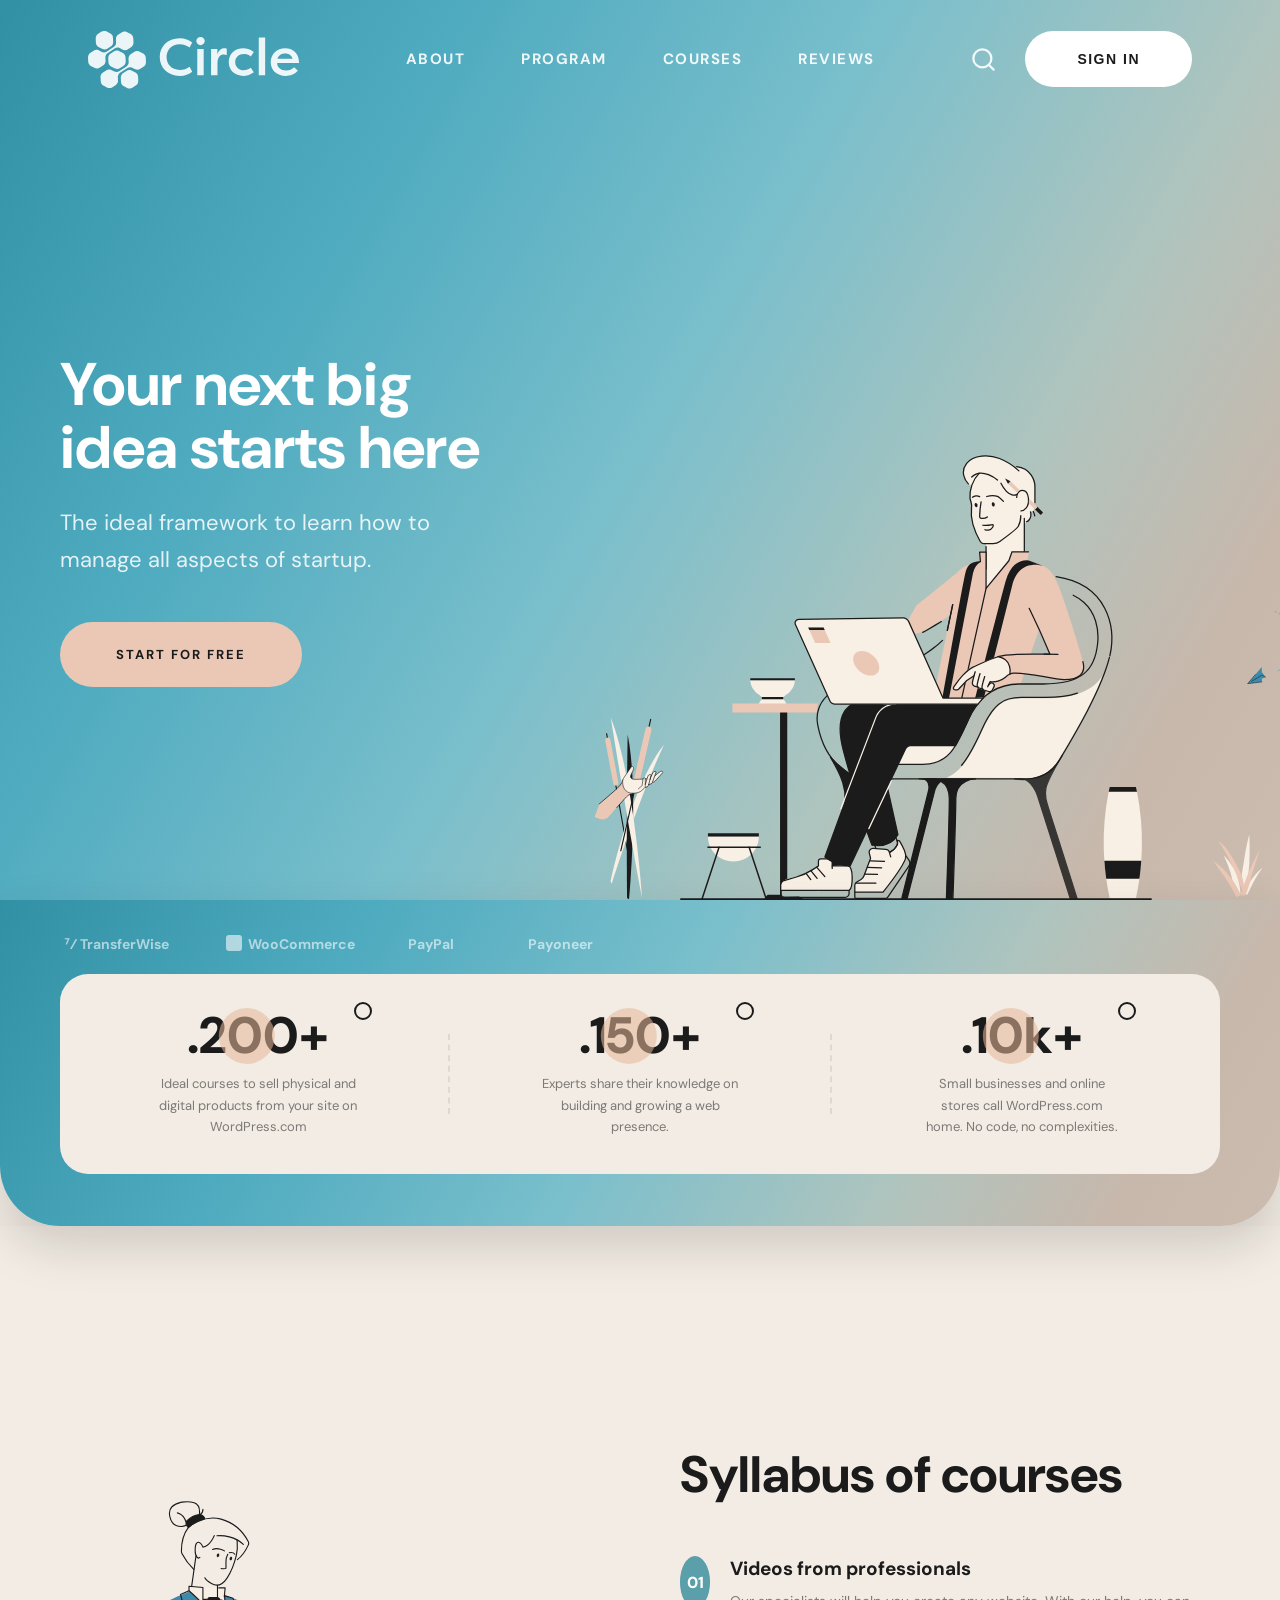
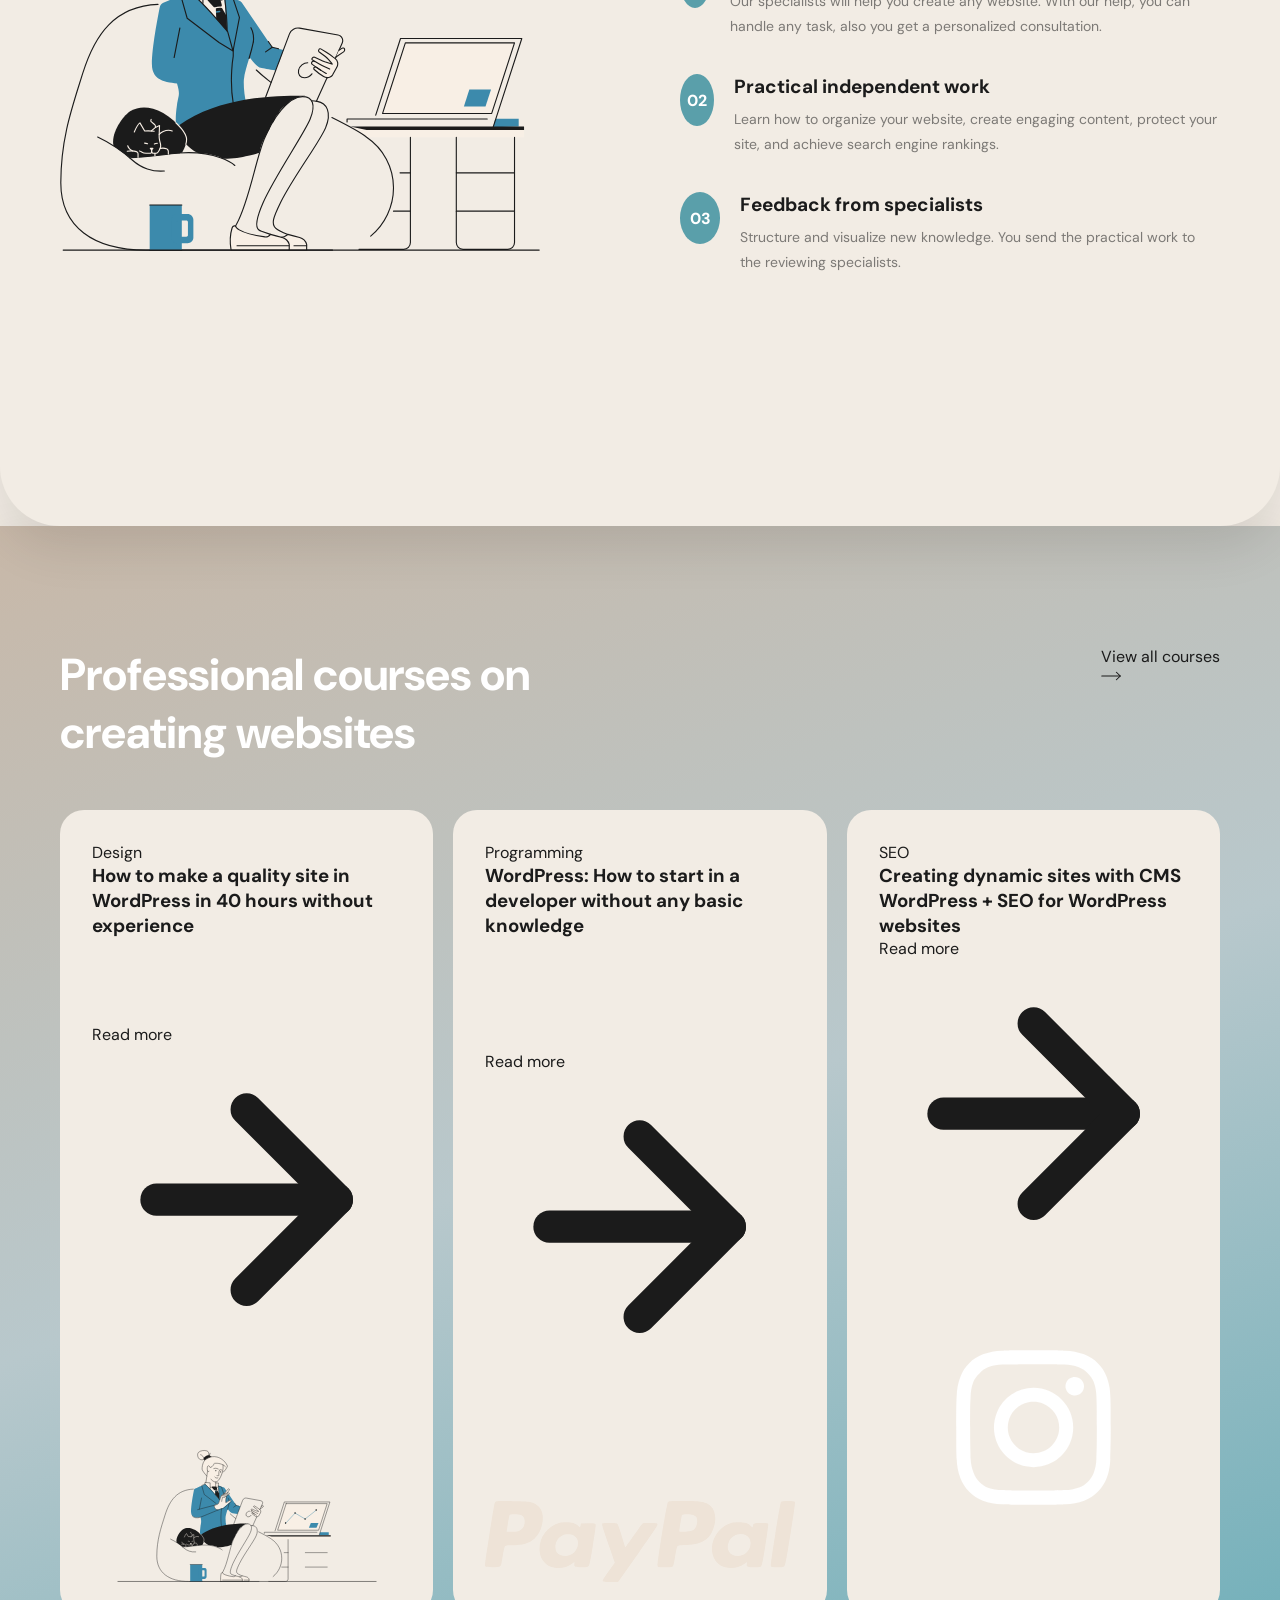
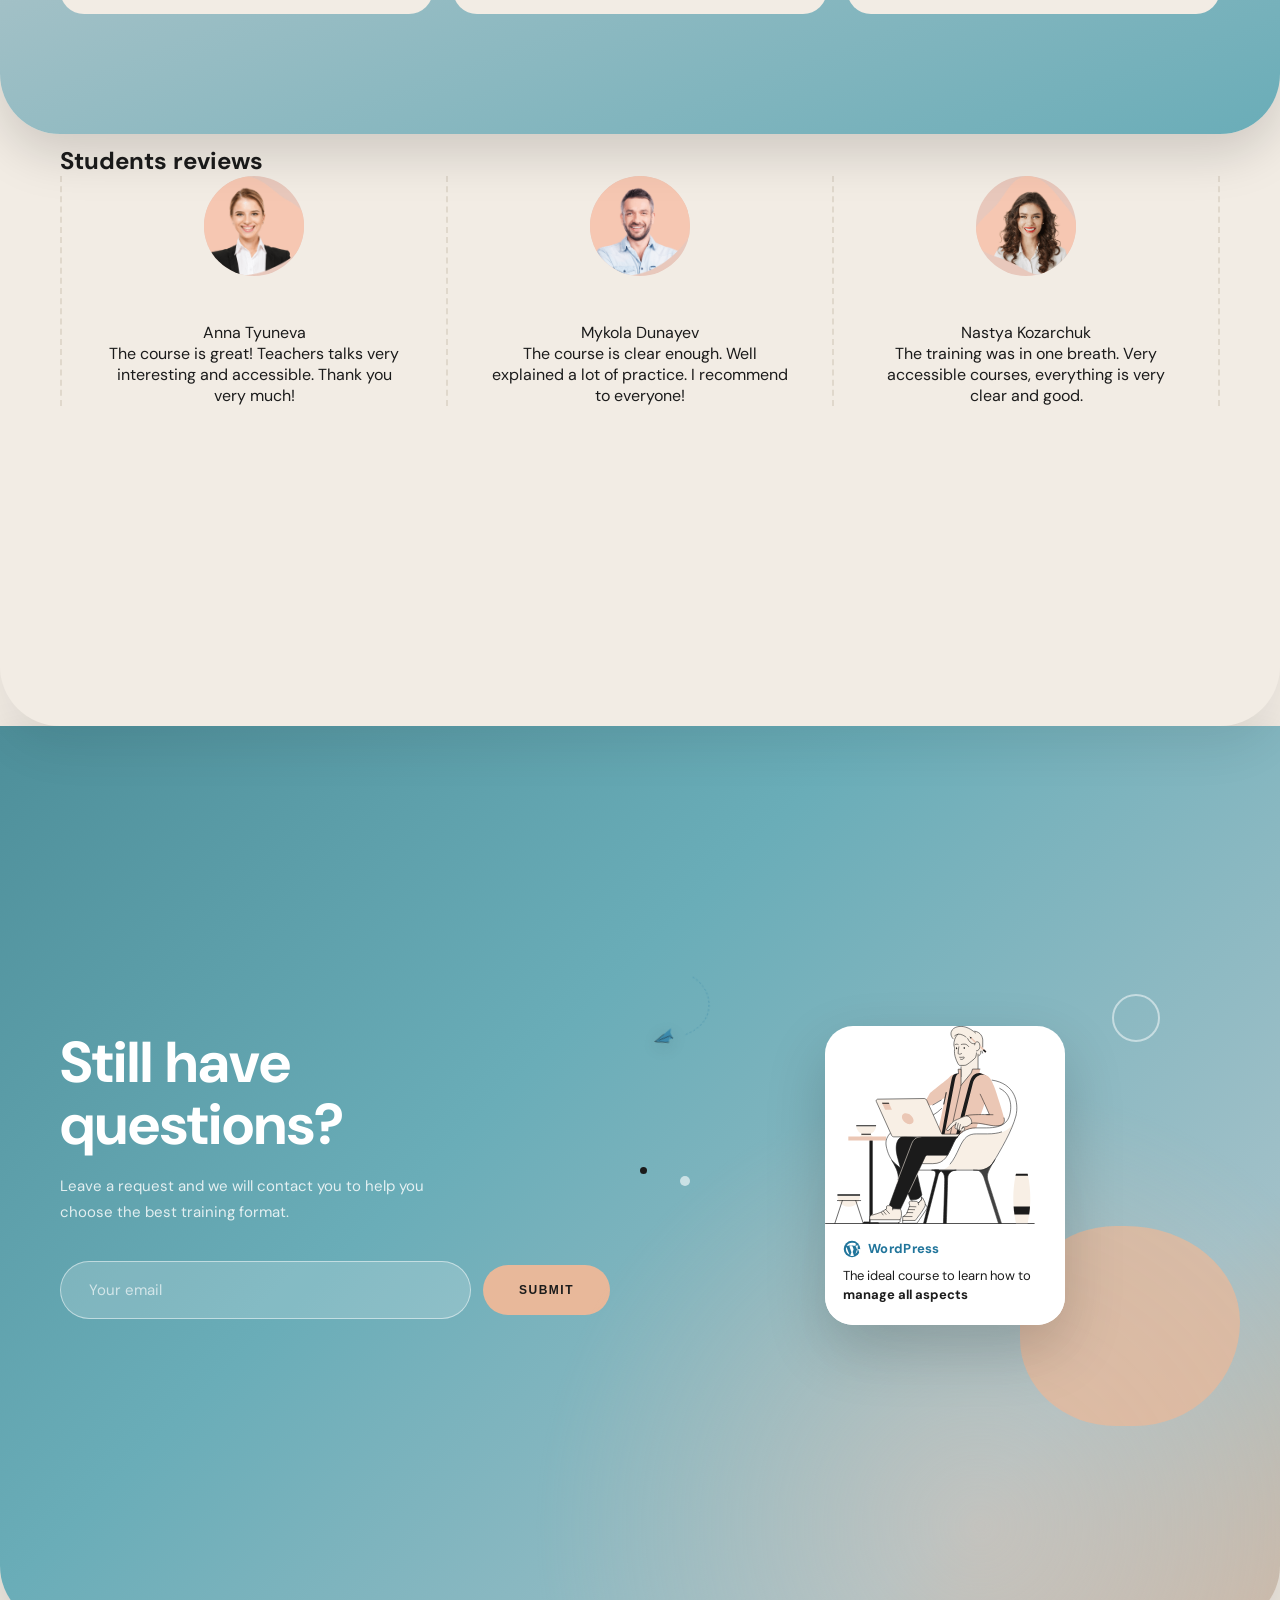
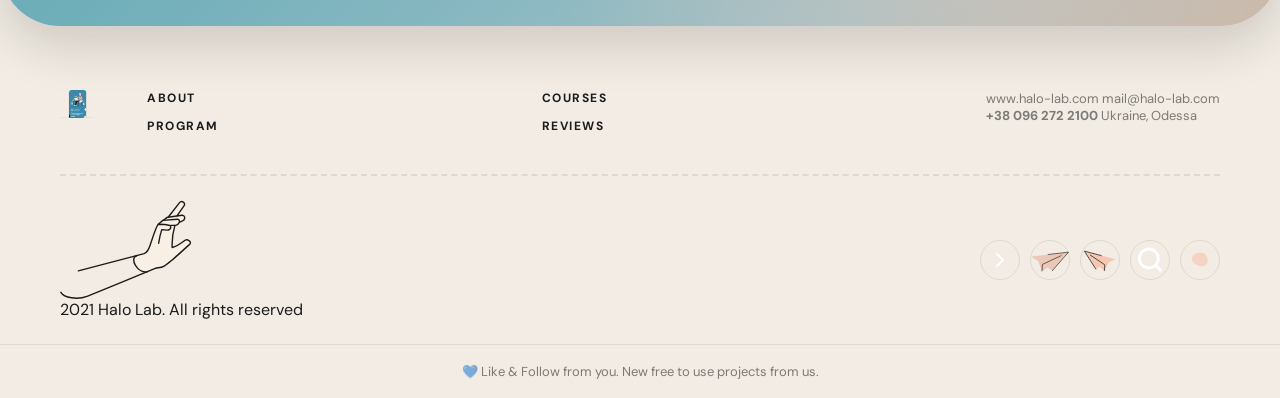
==== aureum/index.html @ f8860b40 "Adiciona pasta aureum ao repositório principal" ====
﻿<!DOCTYPE html>
<html lang="en">
<head>
  <meta charset="UTF-8">
  <meta name="viewport" content="width=device-width, initial-scale=1.0">
  <title>Circle Website</title>
  <meta name="description" content="Circle — The ideal platform to learn design, programming and SEO. Start for free.">
  <link rel="preconnect" href="https://fonts.googleapis.com">
  <link rel="preconnect" href="https://fonts.gstatic.com" crossorigin>
  <link href="https://fonts.googleapis.com/css2?family=DM+Sans:wght@400;500;700&display=swap" rel="stylesheet">
  <link rel="stylesheet" href="style.css">
</head>
<body>

<!-- ══════════════════════════════════════
  NAVBAR
══════════════════════════════════════ -->
<nav class="navbar" id="navbar">
  <div class="wrap">
    <a href="#hero" class="nav-logo">
      <img src="assets/images/logo-circle.svg" alt="Circle">
    </a>

    <div class="nav-links">
      <a href="#about"   class="nav-link">About</a>
      <a href="#program" class="nav-link">Program</a>
      <a href="#courses" class="nav-link">Courses</a>
      <a href="#reviews" class="nav-link">Reviews</a>
    </div>

    <div class="nav-actions">
      <button class="nav-search" aria-label="Search">
        <svg viewBox="0 0 24 24" fill="none" stroke-width="2" stroke-linecap="round" stroke-linejoin="round">
          <circle cx="11" cy="11" r="8"/><line x1="21" y1="21" x2="16.65" y2="16.65"/>
        </svg>
      </button>
      <button class="nav-btn" data-modal="open"><span>Sign In</span></button>
    </div>

    <button class="nav-ham" id="navHam" aria-label="Menu">
      <span></span><span></span><span></span>
    </button>
  </div>

  <div class="nav-mobile" id="navMobile">
    <a href="#about"   class="nav-link">About</a>
    <a href="#program" class="nav-link">Program</a>
    <a href="#courses" class="nav-link">Courses</a>
    <a href="#reviews" class="nav-link">Reviews</a>
  </div>
</nav>

<main id="main">

<!-- ══════════════════════════════════════
  HERO
══════════════════════════════════════ -->
<div class="s-wrap">
  <section class="hero" id="hero">
    <div class="wrap">
      <div class="hero-left">
        <h1 class="hero-title">Your next big<br>idea starts here</h1>
        <p class="hero-sub">The ideal framework to learn how to<br>manage all aspects of startup.</p>
        <a href="#" class="hero-btn" data-modal="open"><span>Start for free</span></a>
      </div>

      <div class="hero-right">
        <div class="hero-illus">
          <img src="assets/images/hero-person.svg"
               alt="Person with laptop" class="hero-illus-main">
          <img src="assets/images/hero-arm.svg"
               alt="" aria-hidden="true" class="hero-illus-ball">
          <img src="assets/images/hero-plane.svg"
               alt="" aria-hidden="true" class="hero-illus-plane">
          <img src="assets/images/hero-plant1.svg"
               alt="" aria-hidden="true" class="hero-illus-plant1">
          <img src="assets/images/hero-plant2.svg"
               alt="" aria-hidden="true" class="hero-illus-plant2">
        </div>
      </div>
    </div>
  </section>
</div>

<!-- Partners + Stats (outside s-wrap to avoid 100vh clip) -->
<div class="hero-bottom">
  <!-- Logos strip -->
  <div class="hero-partners">
    <span class="hero-partner-logo">
      <svg width="110" height="22" viewBox="0 0 110 22" fill="none" xmlns="http://www.w3.org/2000/svg" aria-label="TransferWise">
        <text x="0" y="17" font-family="'DM Sans',sans-serif" font-size="14" font-weight="700" fill="rgba(255,255,255,0.75)">⁷⁄ TransferWise</text>
      </svg>
    </span>
    <span class="hero-partner-logo">
      <svg width="130" height="22" viewBox="0 0 130 22" fill="none" xmlns="http://www.w3.org/2000/svg" aria-label="WooCommerce">
        <rect x="0" y="3" width="16" height="16" rx="3" fill="rgba(255,255,255,0.75)"/>
        <text x="22" y="17" font-family="'DM Sans',sans-serif" font-size="14" font-weight="700" fill="rgba(255,255,255,0.75)">WooCommerce</text>
      </svg>
    </span>
    <span class="hero-partner-logo">
      <svg width="68" height="22" viewBox="0 0 68 22" fill="none" xmlns="http://www.w3.org/2000/svg" aria-label="PayPal">
        <text x="0" y="17" font-family="'DM Sans',sans-serif" font-size="14" font-weight="700" fill="rgba(255,255,255,0.75)">PayPal</text>
      </svg>
    </span>
    <span class="hero-partner-logo">
      <svg width="90" height="22" viewBox="0 0 90 22" fill="none" xmlns="http://www.w3.org/2000/svg" aria-label="Payoneer">
        <text x="0" y="17" font-family="'DM Sans',sans-serif" font-size="14" font-weight="700" fill="rgba(255,255,255,0.75)">Pay<tspan font-style="italic">o</tspan>neer</text>
      </svg>
    </span>
  </div>

  <!-- Stats card -->
  <div class="hero-stats-card">
    <div class="hero-stat">
      <div class="hero-stat-number">
        <span class="hero-stat-blob"></span>
        <span class="hero-stat-ring"></span>
        .200+
      </div>
      <p class="hero-stat-desc">Ideal courses to sell physical and digital products from your site on WordPress.com</p>
    </div>
    <div class="hero-stat-divider"></div>
    <div class="hero-stat">
      <div class="hero-stat-number">
        <span class="hero-stat-blob"></span>
        <span class="hero-stat-ring"></span>
        .150+
      </div>
      <p class="hero-stat-desc">Experts share their knowledge on building and growing a web presence.</p>
    </div>
    <div class="hero-stat-divider"></div>
    <div class="hero-stat">
      <div class="hero-stat-number">
        <span class="hero-stat-blob"></span>
        <span class="hero-stat-ring"></span>
        .10k+
      </div>
      <p class="hero-stat-desc">Small businesses and online stores call WordPress.com home. No code, no complexities.</p>
    </div>
  </div>
</div>

<!-- ══════════════════════════════════════
  SYLLABUS OF COURSES (How it works)
══════════════════════════════════════ -->
<div class="s-wrap">
  <section class="syllabus" id="program">
    <div class="wrap">
      <!-- Left: illustration -->
      <div class="syllabus-img-wrap reveal">
        <img src="assets/images/modal-illustration.svg"
             alt="Student with laptop and cat" class="syllabus-img">
      </div>

      <!-- Right: steps -->
      <div class="syllabus-right">
        <h2 class="reveal">Syllabus of courses</h2>
        <ul class="syllabus-list">
          <li class="syl-item reveal d1">
            <div class="syl-num">01</div>
            <div class="syl-text">
              <h3>Videos from professionals</h3>
              <p>Our specialists will help you create any website. With our help, you can handle any task, also you get a personalized consultation.</p>
            </div>
          </li>
          <li class="syl-item reveal d2">
            <div class="syl-num">02</div>
            <div class="syl-text">
              <h3>Practical independent work</h3>
              <p>Learn how to organize your website, create engaging content, protect your site, and achieve search engine rankings.</p>
            </div>
          </li>
          <li class="syl-item reveal d3">
            <div class="syl-num">03</div>
            <div class="syl-text">
              <h3>Feedback from specialists</h3>
              <p>Structure and visualize new knowledge. You send the practical work to the reviewing specialists.</p>
            </div>
          </li>
        </ul>
      </div>
    </div>
  </section>
</div>

<!-- ══════════════════════════════════════
  COURSES
══════════════════════════════════════ -->
<div class="s-wrap">
  <section class="courses" id="courses">
    <div class="wrap">
      <div class="courses-hd sr">
        <div>
          <h2>Professional courses on<br>creating websites</h2>
        </div>
        <a href="#" class="courses-more">
          View all courses
          <img src="assets/icons/arrow-right.svg" alt="" aria-hidden="true" style="width:20px">
        </a>
      </div>

      <div class="courses-grid">
        <article class="course-card reveal d1">
          <div>
            <p class="course-type">Design</p>
            <h3>How to make a quality site in WordPress in 40 hours without experience</h3>
          </div>
          <div>
            <a href="#" class="course-link">
              Read more
              <svg viewBox="0 0 24 24" fill="none" stroke="currentColor" stroke-width="2.5" stroke-linecap="round" stroke-linejoin="round">
                <line x1="5" y1="12" x2="19" y2="12"/><polyline points="12 5 19 12 12 19"/>
              </svg>
            </a>
          </div>
          <img src="assets/images/course-design.svg"
               alt="" aria-hidden="true" class="course-illus">
        </article>

        <article class="course-card reveal d2">
          <div>
            <p class="course-type">Programming</p>
            <h3>WordPress: How to start in a developer without any basic knowledge</h3>
          </div>
          <div>
            <a href="#" class="course-link">
              Read more
              <svg viewBox="0 0 24 24" fill="none" stroke="currentColor" stroke-width="2.5" stroke-linecap="round" stroke-linejoin="round">
                <line x1="5" y1="12" x2="19" y2="12"/><polyline points="12 5 19 12 12 19"/>
              </svg>
            </a>
          </div>
          <img src="assets/images/course-programming.svg"
               alt="" aria-hidden="true" class="course-illus">
        </article>

        <article class="course-card reveal d3">
          <div>
            <p class="course-type">SEO</p>
            <h3>Creating dynamic sites with CMS WordPress + SEO for WordPress websites</h3>
          </div>
          <div>
            <a href="#" class="course-link">
              Read more
              <svg viewBox="0 0 24 24" fill="none" stroke="currentColor" stroke-width="2.5" stroke-linecap="round" stroke-linejoin="round">
                <line x1="5" y1="12" x2="19" y2="12"/><polyline points="12 5 19 12 12 19"/>
              </svg>
            </a>
          </div>
          <img src="assets/images/course-seo.svg"
               alt="" aria-hidden="true" class="course-illus">
        </article>
      </div>
    </div>
  </section>
</div>

<!-- ══════════════════════════════════════
  STUDENTS REVIEWS
══════════════════════════════════════ -->
<div class="s-wrap">
<section class="reviews" id="reviews">
  <div class="wrap">
    <h2 class="reveal">Students reviews</h2>
    <div class="reviews-grid">

      <!-- Review 1 -->
      <div class="review-col reveal d1">
        <div class="review-ava-wrap">
          <div class="review-ava-blob">
            <img src="assets/images/avatar-anna.png" alt="Anna Tyuneva">
          </div>
          <!-- decorative dots -->
          <div class="review-ring" style="width:18px;height:18px;top:-6px;right:4px;"></div>
          <div class="review-dot review-dot-sm" style="bottom:-4px;left:8px;"></div>
        </div>
        <p class="review-name">Anna Tyuneva</p>
        <p class="review-text">The course is great! Teachers talks very interesting and accessible. Thank you very much!</p>
      </div>

      <!-- Review 2 -->
      <div class="review-col reveal d2">
        <div class="review-ava-wrap">
          <div class="review-ava-blob">
            <img src="assets/images/avatar-mykola.png" alt="Mykola Dunayev">
          </div>
          <div class="review-ring" style="width:18px;height:18px;top:-6px;right:4px;"></div>
          <div class="review-dot review-dot-sm" style="bottom:-4px;left:8px;"></div>
        </div>
        <p class="review-name">Mykola Dunayev</p>
        <p class="review-text">The course is clear enough. Well explained a lot of practice. I recommend to everyone!</p>
      </div>

      <!-- Review 3 -->
      <div class="review-col reveal d3">
        <div class="review-ava-wrap">
          <div class="review-ava-blob">
            <img src="assets/images/avatar-nastya.png" alt="Nastya Kozarchuk">
          </div>
          <div class="review-ring" style="width:18px;height:18px;top:-6px;right:4px;"></div>
          <div class="review-dot review-dot-sm" style="bottom:-4px;left:8px;"></div>
        </div>
        <p class="review-name">Nastya Kozarchuk</p>
        <p class="review-text">The training was in one breath. Very accessible courses, everything is very clear and good.</p>
      </div>

    </div>
  </div>
</section>
</div>

<!-- ══════════════════════════════════════
  STILL HAVE QUESTIONS (FAQ)
══════════════════════════════════════ -->
<div class="s-wrap">
<section class="faq" id="about">
  <!-- decorative background blob -->
  <div class="faq-bg-blob"></div>

  <div class="wrap faq-wrap">
    <!-- LEFT: text + form -->
    <div class="faq-left reveal">
      <h2>Still have<br>questions?</h2>
      <p>Leave a request and we will contact you to help you choose the best training format.</p>
      <form class="faq-form" data-form="faq" novalidate>
        <input class="faq-input" type="email" name="email"
               placeholder="Your email" required aria-label="Email address">
        <button class="faq-btn" type="submit">Submit</button>
      </form>
    </div>

    <!-- RIGHT: phone mockup card + decorative elements -->
    <div class="faq-right reveal d2">
      <!-- decorative floating elements -->
      <img src="assets/images/hero-plane.svg"
           alt="" aria-hidden="true" class="faq-deco faq-deco-plane">
      <div class="faq-deco faq-deco-circle-lg"></div>
      <div class="faq-deco faq-deco-circle-sm"></div>
      <div class="faq-deco faq-deco-dot"></div>
      <div class="faq-deco faq-deco-blob-pink"></div>

      <!-- phone card -->
      <div class="faq-phone-card">
        <img src="assets/images/hero-person.svg"
             alt="Person working on laptop" class="faq-phone-illus">
        <div class="faq-phone-footer">
          <div class="faq-phone-wp">
            <svg viewBox="0 0 24 24" fill="none" xmlns="http://www.w3.org/2000/svg" width="18" height="18">
              <circle cx="12" cy="12" r="11" fill="#21759b"/>
              <path d="M2.5 12C2.5 6.75 6.75 2.5 12 2.5S21.5 6.75 21.5 12 17.25 21.5 12 21.5 2.5 17.25 2.5 12z" fill="#21759b"/>
              <path d="M3.8 12c0 3.4 1.98 6.35 4.86 7.82L4.62 9.3C4.08 10.12 3.8 11.03 3.8 12zm14.3-0.43c0-1.06-.38-1.8-.71-2.37-.43-.7-.84-1.3-.84-2 0-.78.6-1.51 1.44-1.51-.04 0 .03 0 .07.01A8.2 8.2 0 0 0 12 3.8c-2.98 0-5.6 1.53-7.13 3.84.2.01.39.01.55.01 1.89 0 4.2-.23 4.2-.23.55 0 .62.77.08.83 0 0-.56.07-1.18.1l3.5 10.4 2.1-6.3-1.5-4.1c-.54-.03-1.06-.1-1.06-.1-.55-.03-.49-.84.06-.83 0 0 2.34.23 4.14.23 1.89 0 4.2-.23 4.2-.23.55 0 .62.77.08.83 0 0-.57.07-1.18.1l3.46 10.3.96-3.2c.41-1.32.65-2.27.65-3.07zm-5.6 1.17l-2.87 8.35a8.2 8.2 0 0 0 5.02-.13l-.06-.1-2.09-6.12zm7.1-4.66a6.1 6.1 0 0 1 .05.82c0 .8-.15 1.71-.6 2.84l-2.4 6.94A8.21 8.21 0 0 0 19.6 12c0-1.4-.35-2.72-.97-3.87l-.03-.05z" fill="#fff"/>
            </svg>
            <span>WordPress</span>
          </div>
          <p class="faq-phone-caption">The ideal course to learn how to <strong>manage all aspects</strong></p>
        </div>
      </div>
    </div>
  </div>
</section>
</div>


</main>

<!-- ══════════════════════════════════════
  FOOTER
══════════════════════════════════════ -->
<footer class="footer">
  <div class="wrap">
    <div class="footer-top">
      <!-- Logo -->
      <div class="footer-logo">
        <img src="assets/images/footer-logo.svg" alt="Circle">
      </div>

      <!-- Dashed divider -->
      <div class="footer-divider"></div>

      <!-- Nav links -->
      <div class="footer-links">
        <a href="#about"   class="footer-link">About</a>
        <a href="#courses" class="footer-link">Courses</a>
        <a href="#program" class="footer-link">Program</a>
        <a href="#reviews" class="footer-link">Reviews</a>
      </div>

      <!-- Dashed divider -->
      <div class="footer-divider"></div>

      <!-- Contact -->
      <div class="footer-contact">
        <a href="http://www.halo-lab.com">www.halo-lab.com</a>
        <a href="mailto:mail@halo-lab.com">mail@halo-lab.com</a>
        <p class="footer-addr">
          <strong>+38 096 272 2100</strong>
          Ukraine, Odessa
        </p>
      </div>
    </div>

    <div class="footer-bottom">
      <div class="footer-copy">
        <img src="assets/images/logo-dark.svg"
             alt="Halo Lab" class="footer-copy-logo">
        <span class="footer-copy-txt">2021 Halo Lab. All rights reserved</span>
      </div>

      <div class="footer-social">
        <a href="#" class="footer-soc" aria-label="Facebook">
          <img src="assets/icons/social-instagram.svg" alt="Facebook">
        </a>
        <a href="#" class="footer-soc" aria-label="Behance">
          <img src="assets/icons/social-twitter.svg" alt="Behance">
        </a>
        <a href="#" class="footer-soc" aria-label="LinkedIn">
          <img src="assets/icons/social-facebook.svg" alt="LinkedIn">
        </a>
        <a href="#" class="footer-soc" aria-label="Instagram">
          <img src="assets/icons/social-linkedin.svg" alt="Instagram">
        </a>
        <a href="#" class="footer-soc" aria-label="Dribbble">
          <img src="assets/icons/social-youtube.svg" alt="Dribbble">
        </a>
      </div>
    </div>
  </div>

  <div class="footer-tagline">
    <div class="wrap">
      💙 <a href="#">Like</a> &amp; <a href="#">Follow</a> from you. New free to use projects from us.
    </div>
  </div>
</footer>

<!-- ══════════════════════════════════════
  MODAL
══════════════════════════════════════ -->
<div class="modal-bg" id="modalBg" role="dialog" aria-modal="true" aria-label="Newsletter Subscription">
  <div class="modal">
    <button class="modal-close" data-modal="close" aria-label="Close">✕</button>
    
    <div class="modal-top">
      <img src="assets/images/modal-illustration.svg" alt="" class="modal-illus">
    </div>

    <div class="modal-body">
      <div class="modal-content-grid">
        <div class="modal-title-col">
          <h3>Subscribe to our<br>newsletter</h3>
        </div>
        <div class="modal-text-col">
          <p>Get weekly updates on the newest cloneable websites right in your mailbox.</p>
        </div>
      </div>

      <form class="modal-form" data-form="modal" novalidate>
        <div class="modal-input-group">
          <input class="modal-input" type="email" name="email"
                 placeholder="Your email" required id="modalEmail">
          <button class="modal-submit" type="submit" aria-label="Submit">
            <svg viewBox="0 0 24 24" fill="none" stroke="currentColor" stroke-width="3" stroke-linecap="round" stroke-linejoin="round">
              <polyline points="9 18 15 12 9 6"/>
            </svg>
          </button>
        </div>
      </form>
    </div>
  </div>
</div>

<div class="toast" id="toast" role="status"></div>

<script src="main.js" defer></script>
</body>
</html>
---- aureum/style.css ----
/* ─── RESET ─────────────────────────────────────────────── */
*, *::before, *::after { box-sizing: border-box; margin: 0; padding: 0; }
html { font-size: 16px; }
body { font-family: 'DM Sans', 'Inter', sans-serif; color: #1b1b1b; background: var(--cream); overflow-x: hidden; }
main { display: block; position: relative; }
.s-wrap { height: 100vh; position: relative; }
.s-wrap:nth-child(1) { z-index: 5; }
.s-wrap:nth-child(2) { z-index: 4; }
.s-wrap:nth-child(3) { z-index: 3; }
.s-wrap:nth-child(4) { z-index: 2; }
.s-wrap:nth-child(5) { z-index: 1; }

img { display: block; max-width: 100%; }
a { text-decoration: none; color: inherit; }
ul { list-style: none; }

/* ─── TOKENS ─────────────────────────────────────────────── */
:root {
  --teal:      #5a9faa;
  --teal-dk:   #3d7d8a;
  --beige:     #e8b89a;
  --cream:     #f2ece4;
  --cream-mid: #e0d8cc;
  --dark:      #1b1b1b;
  --muted:     rgba(27,27,27,0.55);
  --r24:       24px;
  --r100:      100px;
  --ease:      cubic-bezier(0.4, 0, 0.2, 1);
}

.wrap { width:100%; max-width:1280px; margin:0 auto; padding:0 60px; }

/* ─── NAVBAR ─────────────────────────────────────────────── */
.navbar {
  position: fixed; top:0; left:0; right:0; z-index:100;
  padding: 28px 0; transition: all 0.4s;
}
.navbar.scrolled {
  background: rgba(242,236,228,0.96); backdrop-filter: blur(12px);
  box-shadow: 0 1px 20px rgba(0,0,0,0.07); padding: 20px 0;
}

/* Layout: logo left, links centered, actions right */
.navbar .wrap {
  display: flex; align-items: center; justify-content: space-between;
  padding: 0 88px; position: relative; max-width: 100%;
}

/* Logo — left, 72px */
.nav-logo { order: 0; margin-left: 0; margin-right: auto; }
.nav-logo img { height: 62px; transition: filter 0.4s; }
.navbar:not(.scrolled) .nav-logo img { filter: brightness(0) invert(1); }

/* Nav links — absolutely centered */
.nav-links {
  display: flex; align-items: center; gap: 56px; order: 1;
  position: absolute; left: 50%; transform: translateX(-50%);
}
.nav-link {
  font-size: 15px; font-weight: 700; letter-spacing: 1.5px;
  text-transform: uppercase; color: rgba(255,255,255,0.9);
  transition: color 0.3s; position: relative;
}
.nav-link::after {
  content: ''; position: absolute; bottom: -5px; left: 0;
  width: 0; height: 2px; background: #fff; transition: width 0.3s;
}
.nav-link:hover::after { width: 100%; }
.navbar.scrolled .nav-link { color: var(--dark); }
.navbar.scrolled .nav-link::after { background: var(--teal); }

/* Nav actions */
.nav-actions { display: flex; align-items: center; gap: 20px; }

/* Search button — no background */
.nav-search {
  background: none; border: none; padding: 8px; cursor: pointer;
  display: flex; align-items: center; justify-content: center;
  border-radius: 50%; transition: opacity 0.3s;
}
.nav-search:hover { opacity: 0.7; }
.nav-search svg { width: 27px; height: 27px; stroke: rgba(255,255,255,0.9); transition: stroke 0.4s; }
.navbar.scrolled .nav-search svg { stroke: var(--dark); }

/* ── Sign In button with bidirectional circle ripple ─────── */
.nav-btn {
  position: relative;
  overflow: hidden;
  padding: 20px 52px;
  border-radius: var(--r100);
  background: #fff;
  color: var(--dark);
  font-size: 14px; font-weight: 700; letter-spacing: 1.5px;
  text-transform: uppercase; border: none; cursor: pointer;
  /* no transform transition here — handled by ripple */
  white-space: nowrap;
}

/* Ripple circle — starts at center, scale 0 → 1 on hover */
.nav-btn::before {
  content: '';
  position: absolute;
  top: 50%; left: 50%;
  /* Large enough to cover pill shape at any size */
  width: 300%; aspect-ratio: 1;
  background: var(--beige);
  border-radius: 50%;
  transform: translate(-50%, -50%) scale(0);
  /* Same transition for both in and out → reverses naturally */
  transition: transform 0.85s cubic-bezier(0.4, 0, 0.2, 1);
  z-index: 0;
}
.nav-btn:hover::before {
  transform: translate(-50%, -50%) scale(1);
}

/* Text above the ripple */
.nav-btn span {
  position: relative;
  z-index: 1;
}

.navbar.scrolled .nav-btn { background: var(--dark); color: #fff; }
.navbar.scrolled .nav-btn::before { background: var(--beige); }
.navbar.scrolled .nav-btn:hover span { color: var(--dark); }

/* Hamburger — hidden on desktop */
.nav-ham { display: none; }

/* Mobile nav — hidden by default */
.nav-mobile { display: none; }

/* ─── HERO ───────────────────────────────────────────────── */
.hero { min-height: 100vh; display: flex; align-items: center; background: linear-gradient(120deg, #3290a4 0%, #4daabf 25%, #7abfcc 50%, #afc4be 72%, #c8b8ac 88%, #ccbcb0 100%); padding-top: 140px; position: sticky; top: 0; overflow: hidden; border-radius: 0 0 0 0; box-shadow: none; }
.hero .wrap { display: flex; align-items: center; justify-content: space-between; gap: 40px; min-height: calc(100vh - 140px); }
.hero-left { flex: 0 0 50%; max-width: 50%; }
.hero-title { font-size: clamp(44px, 4.7vw, 72px); max-width: 640px; font-weight:700; line-height:1.05; color:#fff; margin-bottom:26px; animation: heroTitleIn 0.9s 0.2s var(--ease) both; }
.hero-sub { font-size: 22px; color:rgba(255,255,255,0.85); line-height:1.65; margin-bottom:44px; max-width:400px; animation: heroTitleIn 0.9s 0.4s var(--ease) both; }
.hero-btn {
  position: relative;
  overflow: hidden;
  display: inline-flex;
  align-items: center;
  padding: 24px 56px;
  border-radius: var(--r100);
  background: #ebc7b5;
  color: var(--dark);
  font-size: 13px; font-weight: 700; letter-spacing: 2px;
  text-transform: uppercase;
  animation: heroTitleIn 0.9s 0.55s var(--ease) both;
}
/* Ripple invertido: círculo branco expande do centro */
.hero-btn::before {
  content: '';
  position: absolute;
  top: 50%; left: 50%;
  width: 300%; aspect-ratio: 1;
  background: rgba(255,255,255,0.85);
  border-radius: 50%;
  transform: translate(-50%, -50%) scale(0);
  transition: transform 0.85s cubic-bezier(0.4, 0, 0.2, 1);
  z-index: 0;
}
.hero-btn:hover::before {
  transform: translate(-50%, -50%) scale(1);
}
.hero-btn span {
  position: relative;
  z-index: 1;
}
.hero-right { flex: 1; display:flex; align-items: flex-end; justify-content:center; animation: heroIllusIn 1s 0.3s var(--ease) both; align-self: stretch; }
.hero-illus { position:relative; width:100%; max-width:640px; max-height: 90vh; display: flex; align-items: flex-end; margin-top: -80px; }
.hero-illus-main { width:100%; max-height: 90vh; object-fit: contain; object-position: bottom; }
@keyframes heroTitleIn { from { opacity:0; transform:translateY(32px); } to { opacity:1; transform:translateY(0); } }
@keyframes heroIllusIn { from { opacity:0; transform:translateX(40px); } to { opacity:1; transform:translateX(0); } }

/* ─── HERO BOTTOM (partners + stats) ────────────────────── */
.hero-bottom {
  width: 100%;
  padding: 32px 60px 52px;
  display: flex;
  flex-direction: column;
  gap: 20px;
  /* Continues the hero gradient so it looks like one block */
  background: linear-gradient(120deg, #3290a4 0%, #4daabf 25%, #7abfcc 50%, #afc4be 72%, #c8b8ac 88%, #ccbcb0 100%);
  border-radius: 0 0 60px 60px;
  box-shadow: 0 20px 50px rgba(0,0,0,0.15);
  position: relative;
  z-index: 5;
}

/* Partners strip */
.hero-partners {
  display: flex;
  align-items: center;
  gap: 52px;
  padding-left: 4px;
}
.hero-partner-logo {
  display: flex;
  align-items: center;
  opacity: 0.78;
  transition: opacity 0.3s;
}
.hero-partner-logo:hover { opacity: 1; }

/* Stats card */
.hero-stats-card {
  background: var(--cream);
  border-radius: 28px;
  padding: 36px 48px;
  display: grid;
  grid-template-columns: 1fr auto 1fr auto 1fr;
  align-items: center;
  gap: 0;
}

/* Dashed vertical divider */
.hero-stat-divider {
  width: 1px;
  height: 80px;
  border-left: 2px dashed var(--cream-mid);
  margin: 0 40px;
}

/* Individual stat */
.hero-stat {
  display: flex;
  flex-direction: column;
  gap: 12px;
  text-align: center;
}

/* Number row with blob + ring decorators */
.hero-stat-number {
  position: relative;
  display: flex;
  align-items: center;
  justify-content: center;
  font-size: clamp(36px, 4vw, 56px);
  font-weight: 800;
  color: var(--dark);
  line-height: 1;
  gap: 0;
}

/* Pink blob behind the number */
.hero-stat-blob {
  position: absolute;
  left: 50%;
  top: 50%;
  transform: translate(-70%, -50%);
  width: 56px;
  height: 56px;
  border-radius: 50%;
  background: var(--beige);
  opacity: 0.55;
  z-index: 0;
}

/* Small outline ring (top-right) */
.hero-stat-ring {
  position: absolute;
  right: 12%;
  top: -8px;
  width: 18px;
  height: 18px;
  border-radius: 50%;
  border: 2px solid var(--dark);
  z-index: 0;
}

/* Ensure text is above decorators */
.hero-stat-number::after {
  content: attr(data-num);
  position: relative;
  z-index: 1;
}
.hero-stat-number {
  position: relative;
  z-index: 1;
}

.hero-stat-desc {
  font-size: 13px;
  color: var(--muted);
  line-height: 1.65;
  text-align: center;
  max-width: 200px;
  margin: 0 auto;
}

/* Responsive */
@media (max-width: 1024px) {
  .hero-bottom { padding: 0 40px 40px; }
  .hero-partners { gap: 32px; flex-wrap: wrap; }
  .hero-stats-card { padding: 28px 32px; }
  .hero-stat-divider { margin: 0 24px; }
}
@media (max-width: 768px) {
  .hero-bottom { padding: 0 24px 36px; }
  .hero-partners { gap: 24px; }
  .hero-stats-card {
    grid-template-columns: 1fr;
    gap: 24px;
    padding: 28px 24px;
  }
  .hero-stat-divider {
    width: 80px; height: 1px;
    border-left: none;
    border-top: 2px dashed var(--cream-mid);
    margin: 0 auto;
  }
}

/* ─── SYLLABUS ───────────────────────────────────────────── */
.syllabus { min-height: 100vh; display: flex; align-items: center; background: var(--cream); padding: 120px 0; position: sticky; top: 0; overflow: hidden; border-radius: 0 0 60px 60px; box-shadow: 0 20px 50px rgba(0,0,0,0.1); }
.syllabus .wrap { display:grid; grid-template-columns:1fr 1fr; gap:80px; align-items:center; }
.syllabus-img { width:100%; max-width:480px; }
.syllabus-right h2 { font-size:clamp(34px,4vw,52px); font-weight:700; margin-bottom:48px; }
.syl-item { display:flex; gap:20px; padding-bottom:36px; }
.syl-num { width:52px; height:52px; background:var(--teal); color:#fff; display:flex; align-items:center; justify-content:center; border-radius:50%; font-weight:800; }
.syl-text h3 { font-size:19px; font-weight:700; margin-bottom:8px; }
.syl-text p { font-size:14px; color:var(--muted); line-height:1.75; }

/* ─── COURSES ────────────────────────────────────────────── */
.courses { min-height: 100vh; display: flex; align-items: center; background: linear-gradient(160deg, #c8b8a8 0%, #b8c8cc 50%, #6aadb8 100%); padding: 120px 0; position: sticky; top: 0; overflow: hidden; border-radius: 0 0 60px 60px; box-shadow: 0 20px 50px rgba(0,0,0,0.15); }
.courses-hd { display:flex; justify-content:space-between; margin-bottom:48px; }
.courses-hd h2 { font-size:clamp(28px, 3.5vw, 46px); color:#fff; font-weight:700; }
.courses-grid { display:grid; grid-template-columns:repeat(3, 1fr); gap:20px; }
.course-card { background:var(--cream); border-radius:var(--r24); padding:32px; min-height:380px; display:flex; flex-direction:column; justify-content:space-between; transition:all 0.3s; }
.course-card:hover { transform:translateY(-8px); }

/* ─── REVIEWS ────────────────────────────────────────────── */
.reviews { min-height: 100vh; display: flex; align-items: center; background: var(--cream); padding: 120px 0; position: sticky; top: 0; overflow: hidden; border-radius: 0 0 60px 60px; box-shadow: 0 20px 50px rgba(0,0,0,0.08); }
.reviews-grid { display:grid; grid-template-columns:repeat(3, 1fr); border-left: 2px dashed var(--cream-mid); }
.review-col { padding:0 40px; border-right:2px dashed var(--cream-mid); text-align:center; }
.review-ava-blob { width:100px; height:100px; border-radius:50%; background:#e8c8bc; margin: 0 auto 28px; overflow:hidden; }
.review-ava-blob img { width:100%; height:100%; object-fit:cover; }

/* ─── FAQ ────────────────────────────────────────────────── */
.faq {
  min-height: 100vh;
  display: flex;
  align-items: center;
  background: linear-gradient(135deg, #4e8f9a 0%, #6aadb8 40%, #a0c0c8 80%, #c8b8a8 100%);
  position: sticky;
  top: 0;
  overflow: hidden;
  border-radius: 0 0 60px 60px;
  box-shadow: 0 20px 50px rgba(0,0,0,0.15);
}

/* decorative large blurred blob in bottom-right (matches bg_questions.svg gradient) */
.faq-bg-blob {
  position: absolute;
  width: 900px; height: 900px;
  background: radial-gradient(ellipse, rgba(235,199,181,0.45) 0%, transparent 70%);
  border-radius: 50%;
  bottom: -350px; right: -150px;
  pointer-events: none;
}

.faq-wrap {
  display: grid;
  grid-template-columns: 1fr 1fr;
  gap: 60px;
  align-items: center;
}

/* LEFT column */
.faq-left { padding: 60px 0; }
.faq-left h2 {
  font-size: clamp(38px, 4.5vw, 62px);
  font-weight: 700;
  color: #fff;
  line-height: 1.08;
  margin-bottom: 18px;
}
.faq-left > p {
  font-size: 15px;
  color: rgba(255,255,255,0.82);
  line-height: 1.7;
  margin-bottom: 36px;
  max-width: 380px;
}
.faq-form {
  display: flex;
  gap: 12px;
  align-items: center;
}
.faq-input {
  flex: 1;
  padding: 18px 28px;
  border-radius: var(--r100);
  border: 1.5px solid rgba(255,255,255,0.5);
  background: rgba(255,255,255,0.18);
  color: #fff;
  font-family: inherit;
  font-size: 15px;
  outline: none;
  transition: border-color 0.3s, background 0.3s;
  min-width: 0;
}
.faq-input::placeholder { color: rgba(255,255,255,0.65); }
.faq-input:focus {
  border-color: rgba(255,255,255,0.85);
  background: rgba(255,255,255,0.25);
}
.faq-btn {
  padding: 18px 36px;
  border-radius: var(--r100);
  background: var(--beige);
  color: var(--dark);
  font-size: 12px;
  font-weight: 700;
  letter-spacing: 1.5px;
  text-transform: uppercase;
  border: none;
  cursor: pointer;
  transition: all 0.3s;
  white-space: nowrap;
  flex-shrink: 0;
}
.faq-btn:hover { background: #dfab8d; transform: translateY(-2px); }

/* RIGHT column — phone card + decorative elements */
.faq-right {
  position: relative;
  display: flex;
  justify-content: center;
  align-items: center;
  height: 420px;
}

/* decorative floating elements */
.faq-deco { position: absolute; pointer-events: none; }

.faq-deco-plane {
  width: 52px;
  top: 10px; left: -10px;
  transform: rotate(10deg);
  filter: drop-shadow(0 4px 8px rgba(0,0,0,0.12));
  animation: floatPlane 4s ease-in-out infinite;
}
@keyframes floatPlane {
  0%, 100% { transform: rotate(10deg) translateY(0); }
  50% { transform: rotate(10deg) translateY(-8px); }
}

.faq-deco-circle-lg {
  width: 48px; height: 48px;
  border-radius: 50%;
  border: 2px solid rgba(255,255,255,0.5);
  top: 28px; right: 60px;
}
.faq-deco-circle-sm {
  width: 10px; height: 10px;
  border-radius: 50%;
  background: rgba(255,255,255,0.6);
  top: 50%; left: 10px;
}
.faq-deco-dot {
  width: 7px; height: 7px;
  border-radius: 50%;
  background: var(--dark);
  top: 48%; left: -30px;
}
.faq-deco-blob-pink {
  width: 220px; height: 200px;
  background: var(--beige);
  border-radius: 50% 60% 55% 50% / 50% 55% 60% 50%;
  opacity: 0.75;
  bottom: -40px; right: -20px;
  z-index: 0;
}

/* Phone mockup card */
.faq-phone-card {
  position: relative;
  z-index: 1;
  width: 240px;
  background: #fff;
  border-radius: 28px;
  overflow: hidden;
  box-shadow: 0 24px 60px rgba(0,0,0,0.18);
  flex-shrink: 0;
}
.faq-phone-illus {
  width: 100%;
  display: block;
  border-radius: 28px 28px 0 0;
  object-fit: cover;
  max-height: 280px;
}
.faq-phone-footer {
  padding: 16px 18px 20px;
  background: #fff;
}
.faq-phone-wp {
  display: flex;
  align-items: center;
  gap: 7px;
  margin-bottom: 8px;
}
.faq-phone-wp span {
  font-size: 13px;
  font-weight: 700;
  color: #21759b;
  letter-spacing: 0.3px;
}
.faq-phone-caption {
  font-size: 13px;
  color: var(--dark);
  line-height: 1.5;
}
.faq-phone-caption strong { font-weight: 700; }

/* ─── FOOTER ─────────────────────────────────────────────── */
.footer { background:var(--cream); padding:64px 0 0; }
.footer-top { display:grid; grid-template-columns:auto 2px 1fr 2px auto; align-items:start; padding-bottom:40px; border-bottom:2px dashed var(--cream-mid); }
.footer-logo img { height:28px; }
.footer-links { display:grid; grid-template-columns:1fr 1fr; gap:12px 48px; padding:0 48px; }
.footer-link { font-size:12px; font-weight:700; letter-spacing:1.5px; text-transform:uppercase; color:var(--dark); }
.footer-contact { padding-left:48px; font-size:13px; color:var(--muted); }
.footer-bottom { display:flex; align-items:center; justify-content:space-between; padding:24px 0; }
.footer-social { display:flex; gap:10px; }
.footer-soc { width:40px; height:40px; border-radius:50%; border:1.5px solid var(--cream-mid); display:flex; align-items:center; justify-content:center; transition:all 0.3s; }
.footer-soc:hover { background:var(--teal); border-color:var(--teal); }
.footer-tagline { border-top:1px solid var(--cream-mid); padding:18px 0; text-align:center; font-size:13px; color:var(--muted); }

/* ─── MODAL ──────────────────────────────────────────────── */
.modal-bg {
  position:fixed; inset:0; background:rgba(0,0,0,0.8); z-index:2000;
  display:none; align-items:center; justify-content:center; padding:20px;
}
.modal-bg.open { display:flex; animation: fadeIn 0.3s ease; }

.modal {
  background: var(--cream);
  width: 100%;
  max-width: 680px;
  border-radius: 60px;
  position: relative;
  overflow: hidden;
  padding: 40px 60px 60px;
  animation: modalIn 0.5s var(--ease);
}
@keyframes modalIn {
  from { opacity:0; transform:scale(0.9) translateY(20px); }
  to { opacity:1; transform:scale(1) translateY(0); }
}

.modal-close {
  position: absolute;
  top: 40px; right: 40px;
  background: none; border: none;
  font-size: 20px; color: #999;
  cursor: pointer;
  transition: color 0.3s;
  z-index: 10;
}
.modal-close:hover { color: var(--dark); }

.modal-top {
  margin-bottom: 20px;
  border-bottom: 1px solid var(--cream-mid);
  padding-bottom: 30px;
  text-align: center;
}
.modal-illus {
  max-width: 480px;
  margin: 0 auto;
}

.modal-content-grid {
  display: grid;
  grid-template-columns: 1.1fr 1fr;
  gap: 40px;
  margin-bottom: 50px;
  align-items: flex-start;
}
.modal-title-col h3 {
  font-size: 32px;
  line-height: 1.1;
  color: var(--dark);
  font-weight: 700;
}
.modal-text-col p {
  font-size: 18px;
  line-height: 1.5;
  color: var(--muted);
}

.modal-input-group {
  position: relative;
  display: flex;
  align-items: center;
  border-bottom: 1px solid var(--cream-mid);
  padding-bottom: 15px;
}
.modal-input {
  flex: 1;
  background: none;
  border: none;
  font-family: inherit;
  font-size: 20px;
  color: var(--dark);
  outline: none;
  padding-right: 60px;
}
.modal-input::placeholder {
  color: #bbb;
}
.modal-submit {
  position: absolute;
  right: 0;
  width: 48px; height: 48px;
  border-radius: 50%;
  background: var(--beige);
  border: none;
  display: flex; align-items: center; justify-content: center;
  cursor: pointer;
  transition: transform 0.3s, background 0.3s;
  color: var(--dark);
}
.modal-submit:hover {
  background: #dfab8d;
  transform: translateX(4px);
}
.modal-submit svg {
  width: 20px; height: 20px;
}

@media (max-width: 640px) {
  .modal { padding: 40px 30px; border-radius: 40px; }
  .modal-content-grid { grid-template-columns: 1fr; gap: 20px; }
  .modal-title-col h3 { font-size: 26px; }
  .modal-close { top: 20px; right: 20px; }
}

@keyframes fadeIn { from { opacity:0; } to { opacity:1; } }

/* ─── TOAST ──────────────────────────────────────────────── */
.toast {
  position:fixed; bottom:28px; left:50%; transform:translateX(-50%) translateY(80px);
  background:var(--dark); color:#fff; border-radius:var(--r100);
  padding:13px 28px; font-size:14px; font-weight:600; z-index:9999; opacity:0;
  transition:all 0.4s;
}
.toast.show { opacity:1; transform:translateX(-50%) translateY(0); }

/* ─── RESPONSIVE ─────────────────────────────────────────── */
@media (max-width:1024px) {
  .wrap { padding:0 40px; }
  .syllabus .wrap { grid-template-columns:1fr; }
  .courses-grid { grid-template-columns:1fr 1fr; }
  .faq-wrap { grid-template-columns:1fr; }
  .faq-right { height: 380px; }
}
@media (max-width:768px) {
  .hero .wrap { flex-direction:column; }
  .courses-grid { grid-template-columns:1fr; }
  .reviews-grid { grid-template-columns:1fr; }
  .faq-form { flex-direction: column; align-items: stretch; }
  .faq-btn { text-align: center; }
  .faq-right { display: none; }
}

/* ─── HERO ILLUS OVERRIDES ───────────────────────────────── */

/* Container: posição relativa para os elementos absolutos */
.hero-illus {
  position: relative;
  width: 100%;
  max-width: 850px; /* Aumentado consideravelmente o tamanho da imagem do homem */
  max-height: 90vh;
  display: flex;
  align-items: flex-end;
}

/* Reset any transform on the illus container */
#hero .wrap .hero-illus {
  transform: none;
}

/* Main illustration — ocupa 100% do container */
.hero-illus-main {
  width: 100%;
  max-height: 90vh;
  object-fit: contain;
  object-position: bottom;
  display: block;
  position: relative;
  z-index: 2;
}

/* Braço/mão decorativo (chamado "ball" no HTML original do Webflow) */
/* Posicionado no canto inferior esquerdo, como gesto apontando para o conteúdo */
.hero-illus-ball {
  display: block;
  position: absolute;
  bottom: 18%;
  left: -16%;
  width: clamp(70px, 11%, 120px);
  z-index: 3;
  transform: scaleX(-1); /* espelha para apontar para a direita */
  animation: floatArm 6s ease-in-out infinite;
}
@keyframes floatArm {
  0%, 100% { transform: scaleX(-1) translateY(0); }
  50%       { transform: scaleX(-1) translateY(-8px); }
}

/* Avião decorativo — parte superior, movido para a direita na frente do homem */
.hero-illus-plane {
  display: block;
  position: absolute;
  top: 35%;
  right: -15%;
  width: clamp(54px, 8%, 90px);
  z-index: 5; /* Coloca na frente do homem */
  animation: floatPlaneHero 6s ease-in-out infinite;
}
@keyframes floatPlaneHero {
  0%, 100% { transform: rotate(-8deg) translateY(0); }
  50%       { transform: rotate(-8deg) translateY(-10px); }
}

/* Planta 1 — canto inferior esquerdo */
.hero-illus-plant1 {
  display: block;
  position: absolute;
  bottom: 0;
  left: -14%;
  width: clamp(60px, 10%, 110px);
  z-index: 1;
  animation: floatPlant1 7s ease-in-out infinite;
}
@keyframes floatPlant1 {
  0%, 100% { transform: translateY(0) rotate(-2deg); }
  50%       { transform: translateY(-8px) rotate(2deg); }
}

/* Planta 2 — canto inferior direito */
.hero-illus-plant2 {
  display: block;
  position: absolute;
  bottom: 0;
  right: -8%;
  width: clamp(50px, 9%, 100px);
  z-index: 1;
  animation: floatPlant2 6.5s 0.8s ease-in-out infinite;
}
@keyframes floatPlant2 {
  0%, 100% { transform: translateY(0) rotate(2deg); }
  50%       { transform: translateY(-10px) rotate(-2deg); }
}

/* Hero section — no vertical shift */
#hero {
  transform: none;
}
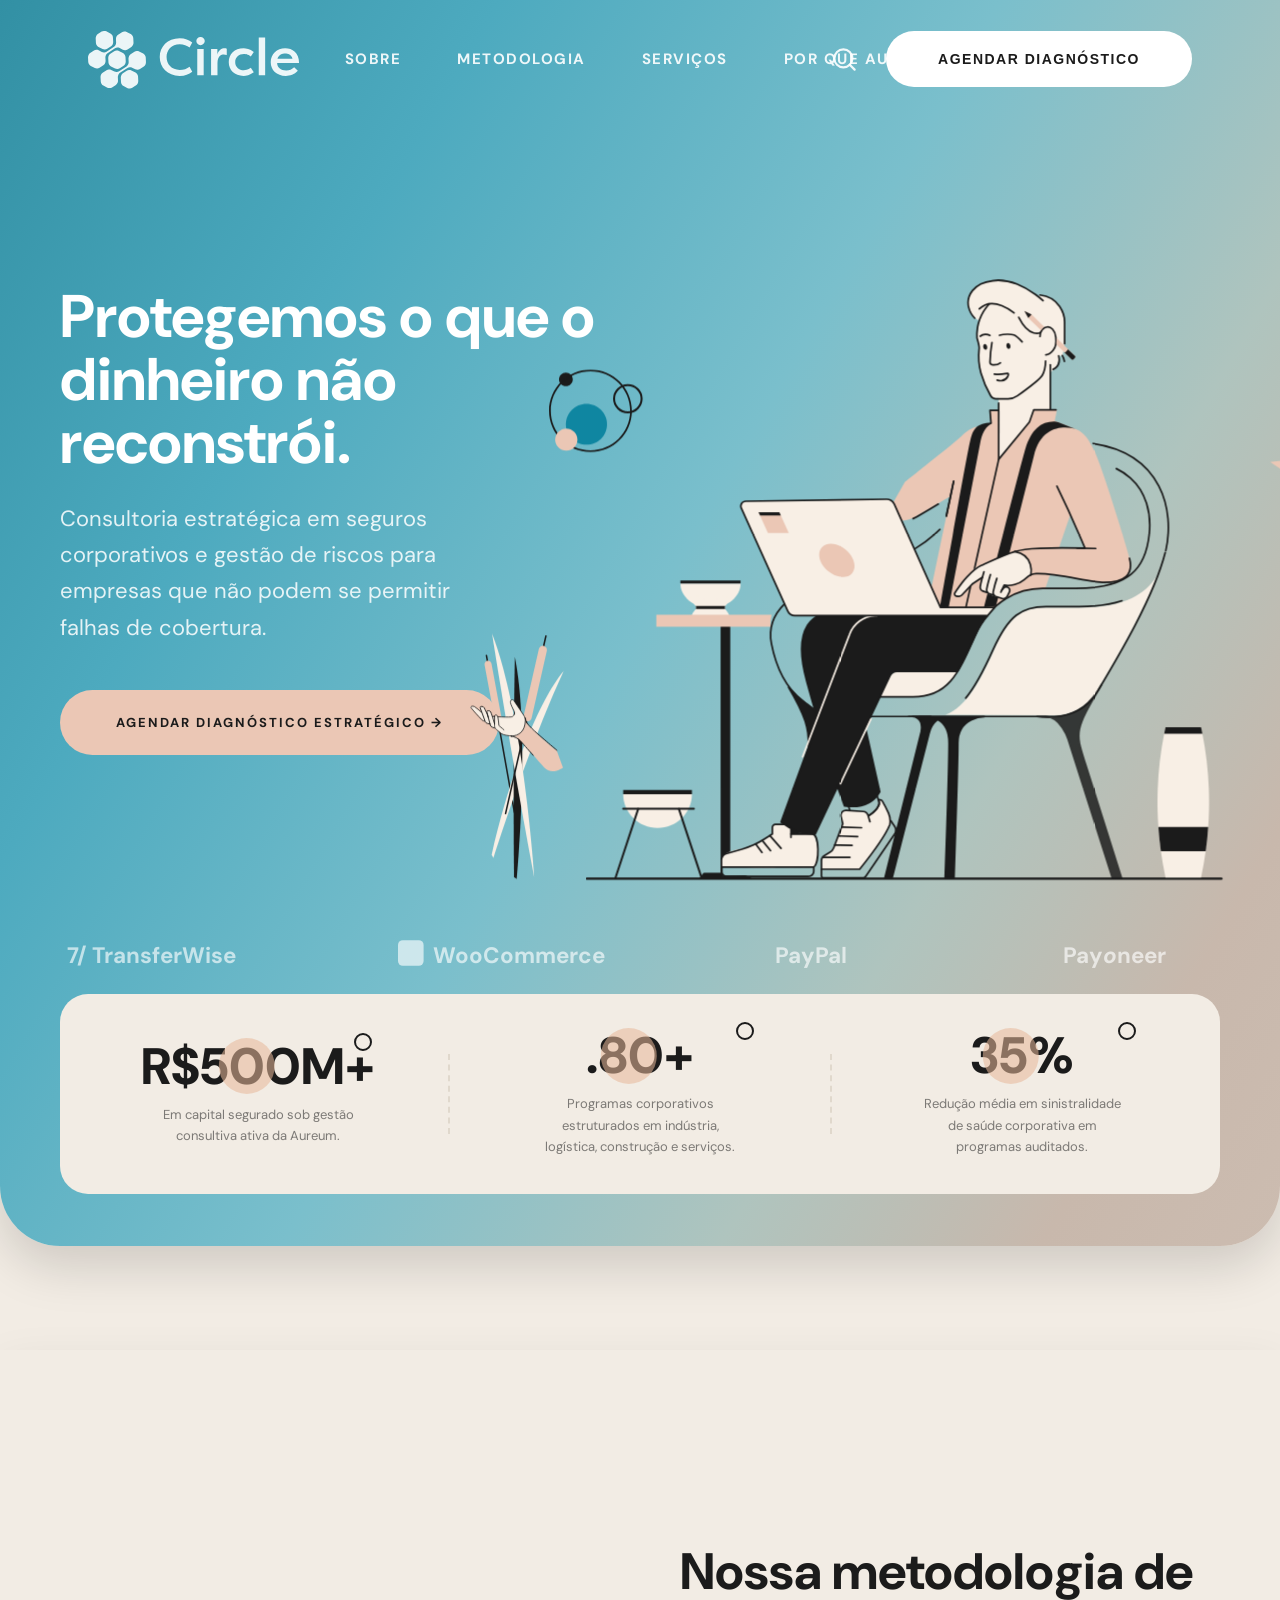
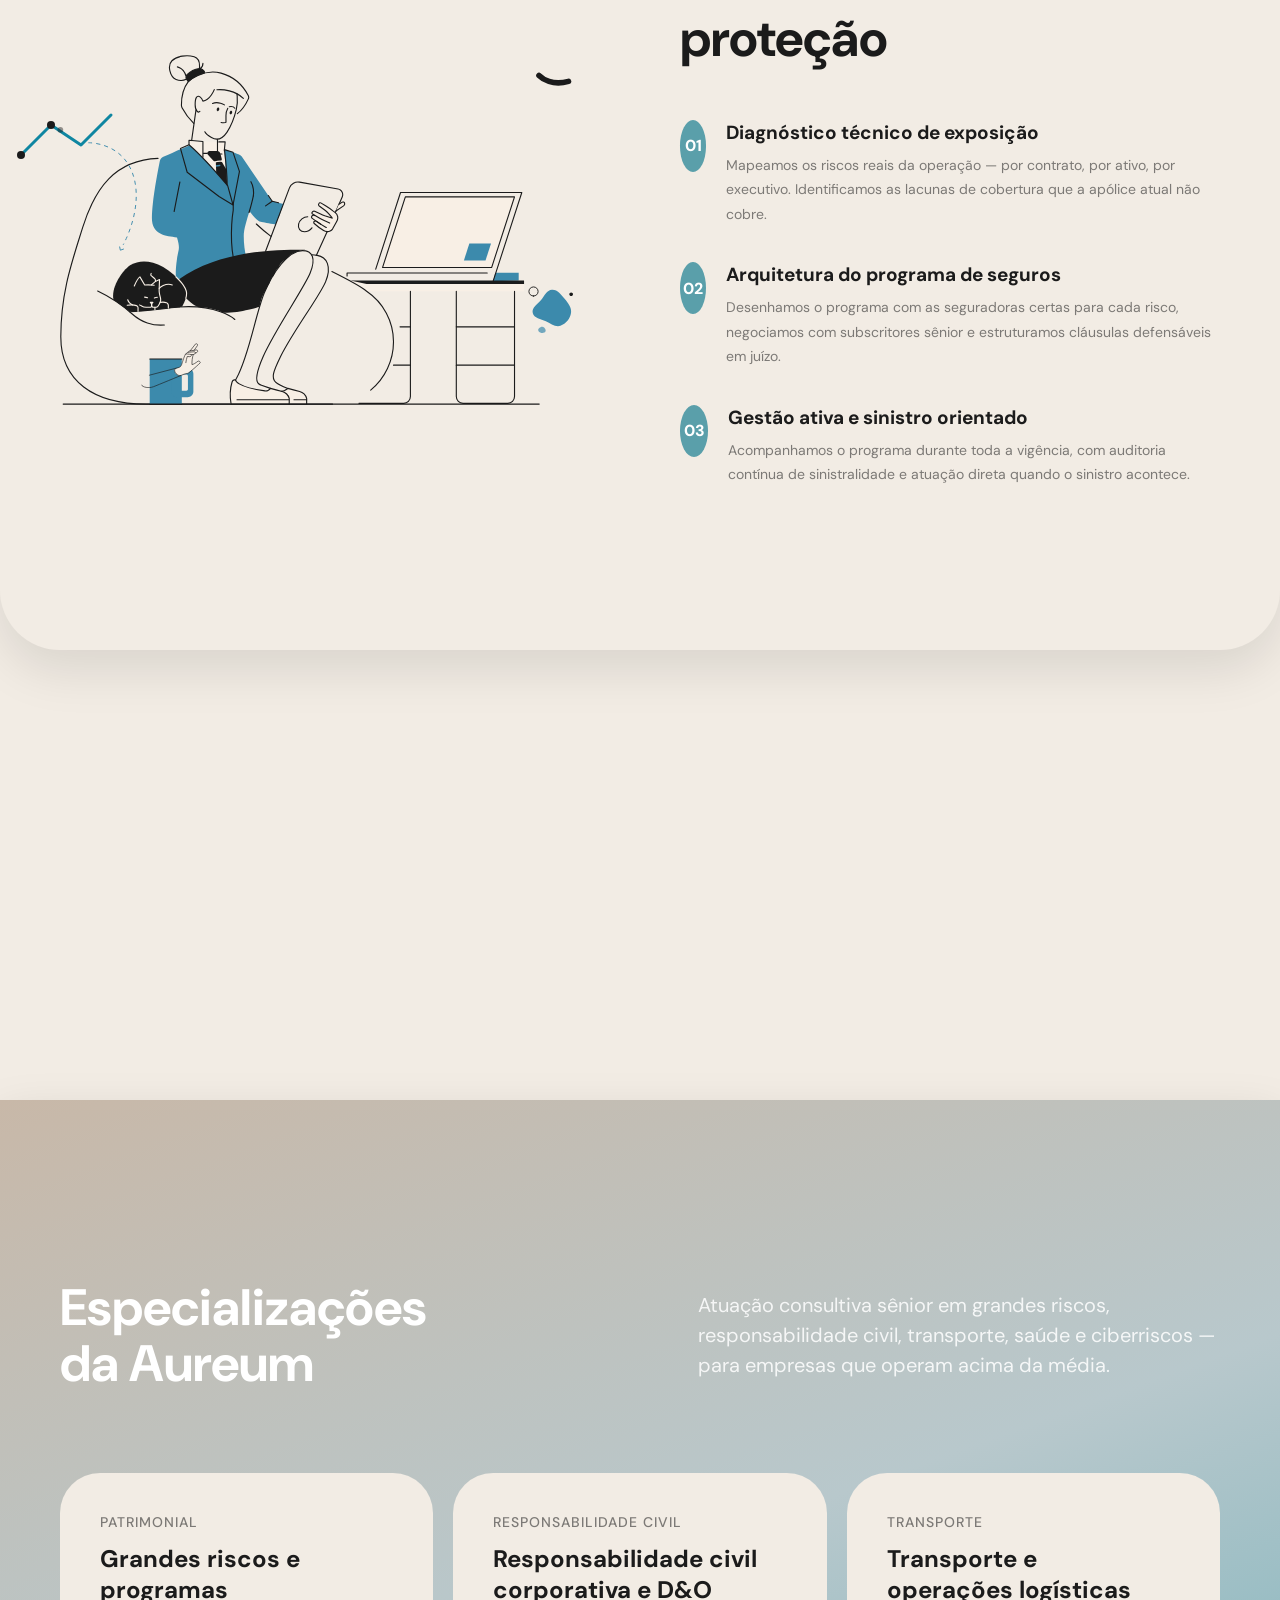
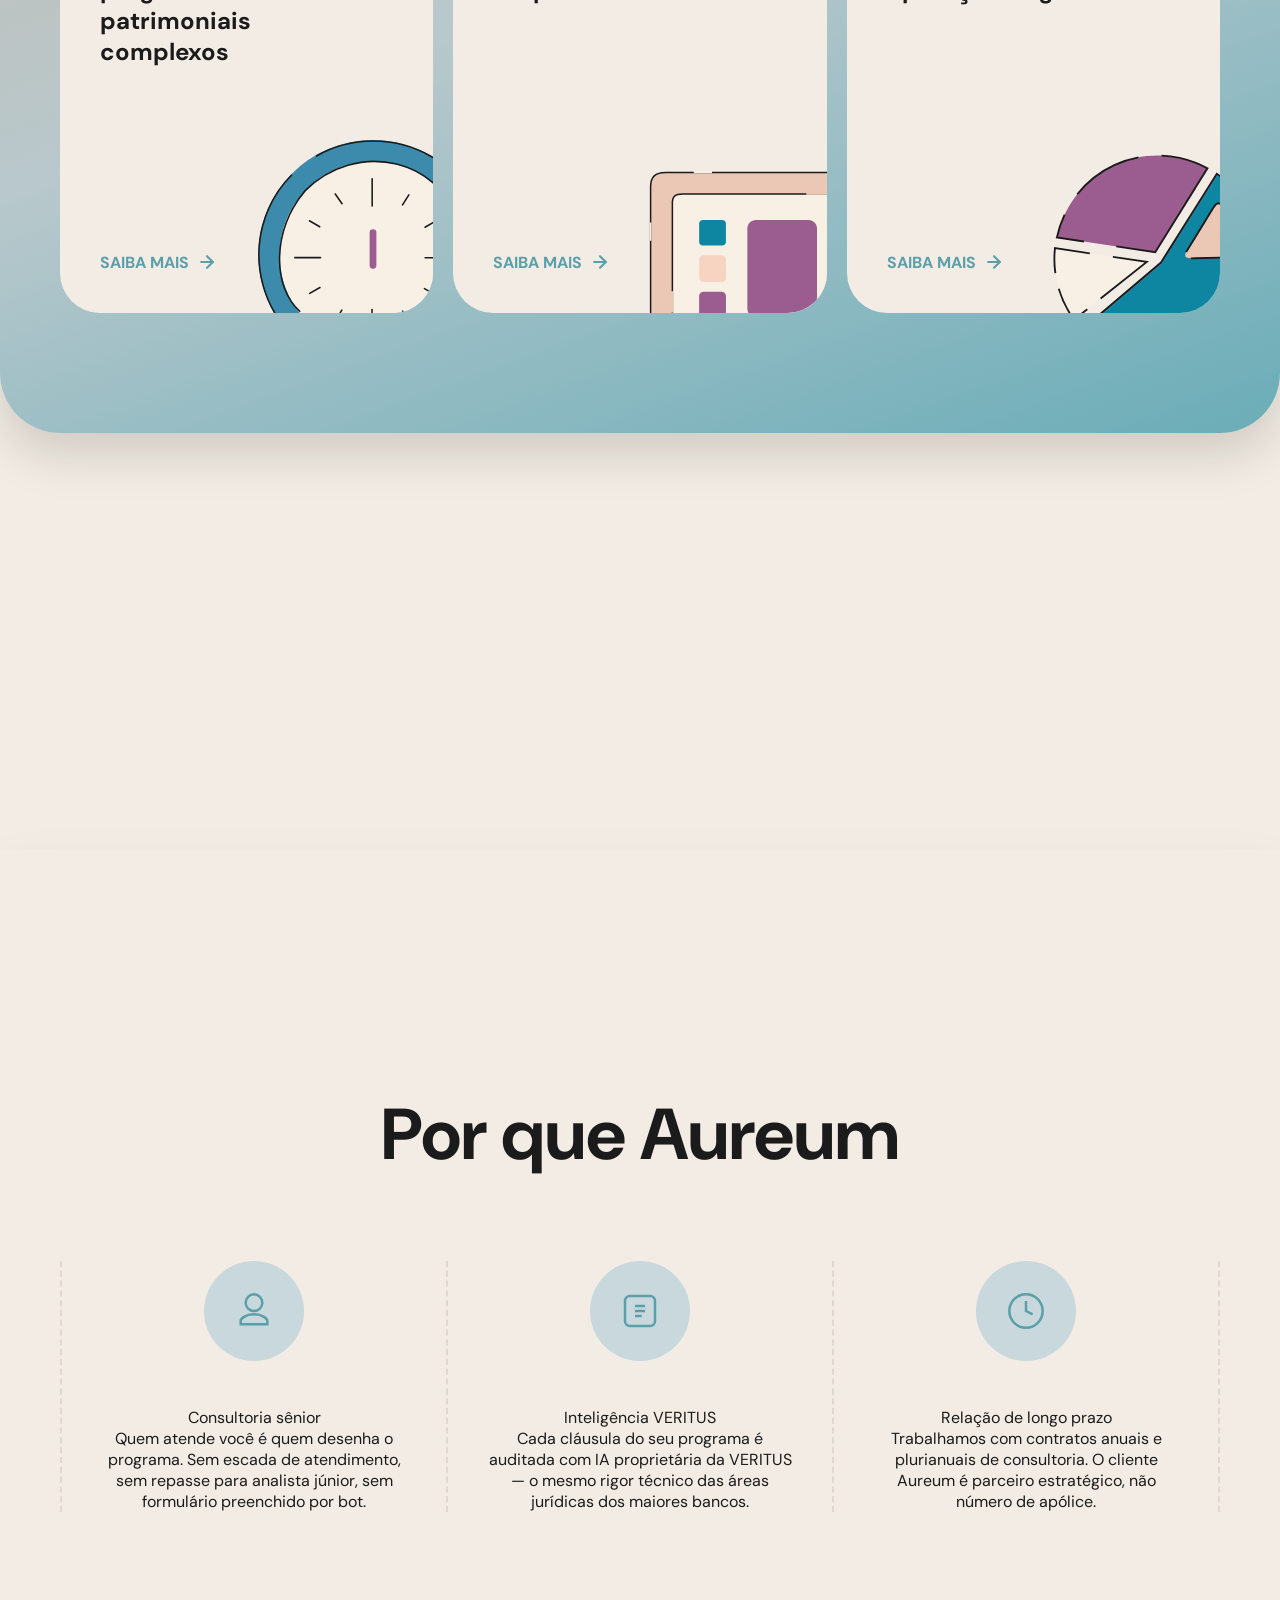
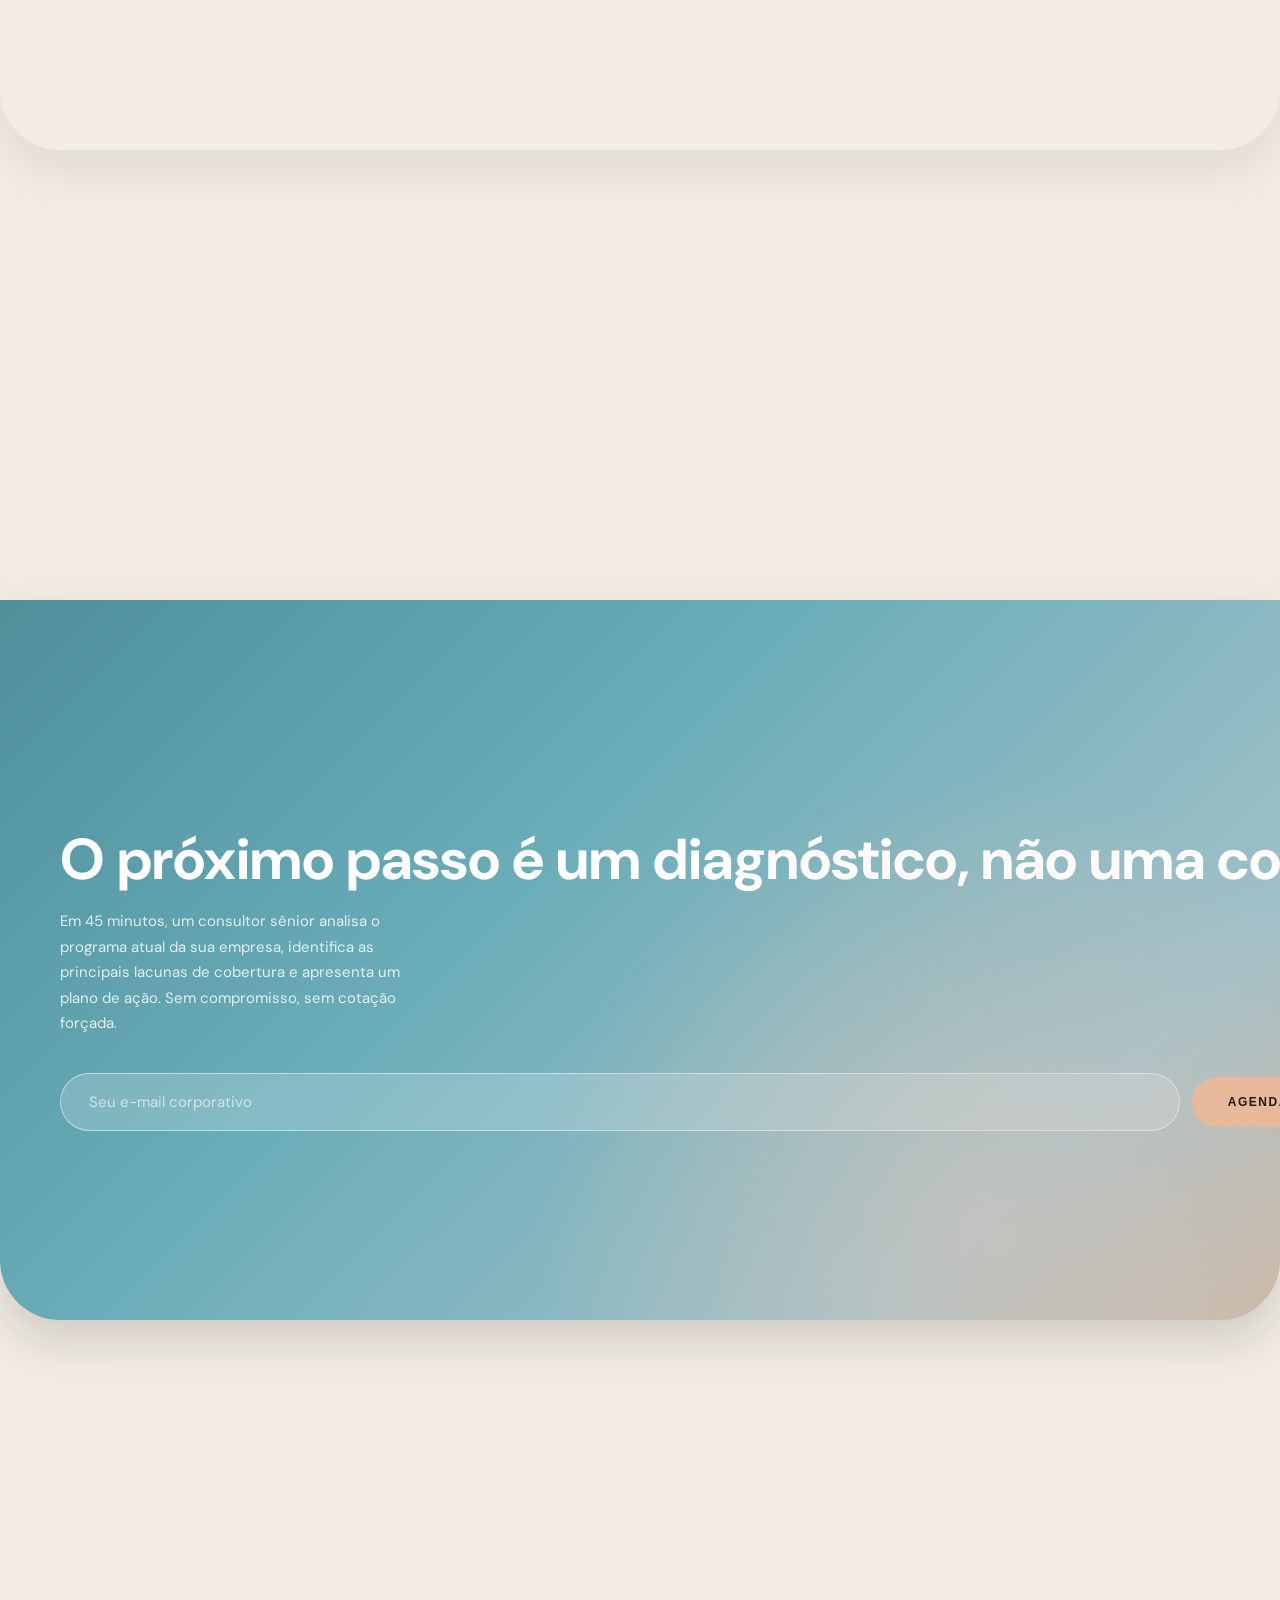
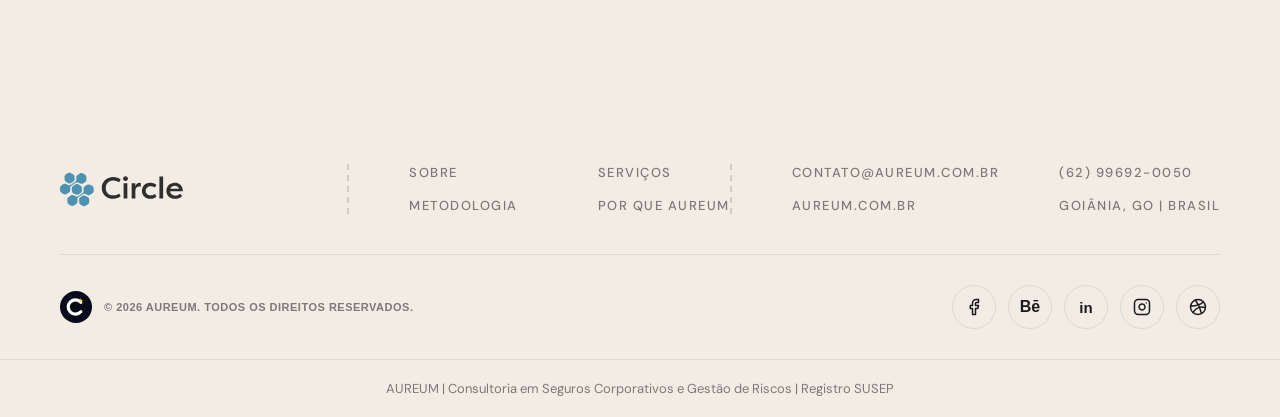
==== commit 76d3410c: "Consolida projeto: index.html raiz como fonte unica; aureum/ redireciona para raiz" ====
--- a/aureum/index.html
+++ b/aureum/index.html
@@ -1,479 +1,12 @@
-﻿<!DOCTYPE html>
-<html lang="en">
+<!DOCTYPE html>
+<html lang="pt-BR">
 <head>
   <meta charset="UTF-8">
-  <meta name="viewport" content="width=device-width, initial-scale=1.0">
-  <title>Circle Website</title>
-  <meta name="description" content="Circle — The ideal platform to learn design, programming and SEO. Start for free.">
-  <link rel="preconnect" href="https://fonts.googleapis.com">
-  <link rel="preconnect" href="https://fonts.gstatic.com" crossorigin>
-  <link href="https://fonts.googleapis.com/css2?family=DM+Sans:wght@400;500;700&display=swap" rel="stylesheet">
-  <link rel="stylesheet" href="style.css">
+  <meta http-equiv="refresh" content="0; url=../">
+  <title>Aureum — Redirecionando...</title>
+  <script>window.location.replace('../');</script>
 </head>
 <body>
-
-<!-- ══════════════════════════════════════
-  NAVBAR
-══════════════════════════════════════ -->
-<nav class="navbar" id="navbar">
-  <div class="wrap">
-    <a href="#hero" class="nav-logo">
-      <img src="assets/images/logo-circle.svg" alt="Circle">
-    </a>
-
-    <div class="nav-links">
-      <a href="#about"   class="nav-link">About</a>
-      <a href="#program" class="nav-link">Program</a>
-      <a href="#courses" class="nav-link">Courses</a>
-      <a href="#reviews" class="nav-link">Reviews</a>
-    </div>
-
-    <div class="nav-actions">
-      <button class="nav-search" aria-label="Search">
-        <svg viewBox="0 0 24 24" fill="none" stroke-width="2" stroke-linecap="round" stroke-linejoin="round">
-          <circle cx="11" cy="11" r="8"/><line x1="21" y1="21" x2="16.65" y2="16.65"/>
-        </svg>
-      </button>
-      <button class="nav-btn" data-modal="open"><span>Sign In</span></button>
-    </div>
-
-    <button class="nav-ham" id="navHam" aria-label="Menu">
-      <span></span><span></span><span></span>
-    </button>
-  </div>
-
-  <div class="nav-mobile" id="navMobile">
-    <a href="#about"   class="nav-link">About</a>
-    <a href="#program" class="nav-link">Program</a>
-    <a href="#courses" class="nav-link">Courses</a>
-    <a href="#reviews" class="nav-link">Reviews</a>
-  </div>
-</nav>
-
-<main id="main">
-
-<!-- ══════════════════════════════════════
-  HERO
-══════════════════════════════════════ -->
-<div class="s-wrap">
-  <section class="hero" id="hero">
-    <div class="wrap">
-      <div class="hero-left">
-        <h1 class="hero-title">Your next big<br>idea starts here</h1>
-        <p class="hero-sub">The ideal framework to learn how to<br>manage all aspects of startup.</p>
-        <a href="#" class="hero-btn" data-modal="open"><span>Start for free</span></a>
-      </div>
-
-      <div class="hero-right">
-        <div class="hero-illus">
-          <img src="assets/images/hero-person.svg"
-               alt="Person with laptop" class="hero-illus-main">
-          <img src="assets/images/hero-arm.svg"
-               alt="" aria-hidden="true" class="hero-illus-ball">
-          <img src="assets/images/hero-plane.svg"
-               alt="" aria-hidden="true" class="hero-illus-plane">
-          <img src="assets/images/hero-plant1.svg"
-               alt="" aria-hidden="true" class="hero-illus-plant1">
-          <img src="assets/images/hero-plant2.svg"
-               alt="" aria-hidden="true" class="hero-illus-plant2">
-        </div>
-      </div>
-    </div>
-  </section>
-</div>
-
-<!-- Partners + Stats (outside s-wrap to avoid 100vh clip) -->
-<div class="hero-bottom">
-  <!-- Logos strip -->
-  <div class="hero-partners">
-    <span class="hero-partner-logo">
-      <svg width="110" height="22" viewBox="0 0 110 22" fill="none" xmlns="http://www.w3.org/2000/svg" aria-label="TransferWise">
-        <text x="0" y="17" font-family="'DM Sans',sans-serif" font-size="14" font-weight="700" fill="rgba(255,255,255,0.75)">⁷⁄ TransferWise</text>
-      </svg>
-    </span>
-    <span class="hero-partner-logo">
-      <svg width="130" height="22" viewBox="0 0 130 22" fill="none" xmlns="http://www.w3.org/2000/svg" aria-label="WooCommerce">
-        <rect x="0" y="3" width="16" height="16" rx="3" fill="rgba(255,255,255,0.75)"/>
-        <text x="22" y="17" font-family="'DM Sans',sans-serif" font-size="14" font-weight="700" fill="rgba(255,255,255,0.75)">WooCommerce</text>
-      </svg>
-    </span>
-    <span class="hero-partner-logo">
-      <svg width="68" height="22" viewBox="0 0 68 22" fill="none" xmlns="http://www.w3.org/2000/svg" aria-label="PayPal">
-        <text x="0" y="17" font-family="'DM Sans',sans-serif" font-size="14" font-weight="700" fill="rgba(255,255,255,0.75)">PayPal</text>
-      </svg>
-    </span>
-    <span class="hero-partner-logo">
-      <svg width="90" height="22" viewBox="0 0 90 22" fill="none" xmlns="http://www.w3.org/2000/svg" aria-label="Payoneer">
-        <text x="0" y="17" font-family="'DM Sans',sans-serif" font-size="14" font-weight="700" fill="rgba(255,255,255,0.75)">Pay<tspan font-style="italic">o</tspan>neer</text>
-      </svg>
-    </span>
-  </div>
-
-  <!-- Stats card -->
-  <div class="hero-stats-card">
-    <div class="hero-stat">
-      <div class="hero-stat-number">
-        <span class="hero-stat-blob"></span>
-        <span class="hero-stat-ring"></span>
-        .200+
-      </div>
-      <p class="hero-stat-desc">Ideal courses to sell physical and digital products from your site on WordPress.com</p>
-    </div>
-    <div class="hero-stat-divider"></div>
-    <div class="hero-stat">
-      <div class="hero-stat-number">
-        <span class="hero-stat-blob"></span>
-        <span class="hero-stat-ring"></span>
-        .150+
-      </div>
-      <p class="hero-stat-desc">Experts share their knowledge on building and growing a web presence.</p>
-    </div>
-    <div class="hero-stat-divider"></div>
-    <div class="hero-stat">
-      <div class="hero-stat-number">
-        <span class="hero-stat-blob"></span>
-        <span class="hero-stat-ring"></span>
-        .10k+
-      </div>
-      <p class="hero-stat-desc">Small businesses and online stores call WordPress.com home. No code, no complexities.</p>
-    </div>
-  </div>
-</div>
-
-<!-- ══════════════════════════════════════
-  SYLLABUS OF COURSES (How it works)
-══════════════════════════════════════ -->
-<div class="s-wrap">
-  <section class="syllabus" id="program">
-    <div class="wrap">
-      <!-- Left: illustration -->
-      <div class="syllabus-img-wrap reveal">
-        <img src="assets/images/modal-illustration.svg"
-             alt="Student with laptop and cat" class="syllabus-img">
-      </div>
-
-      <!-- Right: steps -->
-      <div class="syllabus-right">
-        <h2 class="reveal">Syllabus of courses</h2>
-        <ul class="syllabus-list">
-          <li class="syl-item reveal d1">
-            <div class="syl-num">01</div>
-            <div class="syl-text">
-              <h3>Videos from professionals</h3>
-              <p>Our specialists will help you create any website. With our help, you can handle any task, also you get a personalized consultation.</p>
-            </div>
-          </li>
-          <li class="syl-item reveal d2">
-            <div class="syl-num">02</div>
-            <div class="syl-text">
-              <h3>Practical independent work</h3>
-              <p>Learn how to organize your website, create engaging content, protect your site, and achieve search engine rankings.</p>
-            </div>
-          </li>
-          <li class="syl-item reveal d3">
-            <div class="syl-num">03</div>
-            <div class="syl-text">
-              <h3>Feedback from specialists</h3>
-              <p>Structure and visualize new knowledge. You send the practical work to the reviewing specialists.</p>
-            </div>
-          </li>
-        </ul>
-      </div>
-    </div>
-  </section>
-</div>
-
-<!-- ══════════════════════════════════════
-  COURSES
-══════════════════════════════════════ -->
-<div class="s-wrap">
-  <section class="courses" id="courses">
-    <div class="wrap">
-      <div class="courses-hd sr">
-        <div>
-          <h2>Professional courses on<br>creating websites</h2>
-        </div>
-        <a href="#" class="courses-more">
-          View all courses
-          <img src="assets/icons/arrow-right.svg" alt="" aria-hidden="true" style="width:20px">
-        </a>
-      </div>
-
-      <div class="courses-grid">
-        <article class="course-card reveal d1">
-          <div>
-            <p class="course-type">Design</p>
-            <h3>How to make a quality site in WordPress in 40 hours without experience</h3>
-          </div>
-          <div>
-            <a href="#" class="course-link">
-              Read more
-              <svg viewBox="0 0 24 24" fill="none" stroke="currentColor" stroke-width="2.5" stroke-linecap="round" stroke-linejoin="round">
-                <line x1="5" y1="12" x2="19" y2="12"/><polyline points="12 5 19 12 12 19"/>
-              </svg>
-            </a>
-          </div>
-          <img src="assets/images/course-design.svg"
-               alt="" aria-hidden="true" class="course-illus">
-        </article>
-
-        <article class="course-card reveal d2">
-          <div>
-            <p class="course-type">Programming</p>
-            <h3>WordPress: How to start in a developer without any basic knowledge</h3>
-          </div>
-          <div>
-            <a href="#" class="course-link">
-              Read more
-              <svg viewBox="0 0 24 24" fill="none" stroke="currentColor" stroke-width="2.5" stroke-linecap="round" stroke-linejoin="round">
-                <line x1="5" y1="12" x2="19" y2="12"/><polyline points="12 5 19 12 12 19"/>
-              </svg>
-            </a>
-          </div>
-          <img src="assets/images/course-programming.svg"
-               alt="" aria-hidden="true" class="course-illus">
-        </article>
-
-        <article class="course-card reveal d3">
-          <div>
-            <p class="course-type">SEO</p>
-            <h3>Creating dynamic sites with CMS WordPress + SEO for WordPress websites</h3>
-          </div>
-          <div>
-            <a href="#" class="course-link">
-              Read more
-              <svg viewBox="0 0 24 24" fill="none" stroke="currentColor" stroke-width="2.5" stroke-linecap="round" stroke-linejoin="round">
-                <line x1="5" y1="12" x2="19" y2="12"/><polyline points="12 5 19 12 12 19"/>
-              </svg>
-            </a>
-          </div>
-          <img src="assets/images/course-seo.svg"
-               alt="" aria-hidden="true" class="course-illus">
-        </article>
-      </div>
-    </div>
-  </section>
-</div>
-
-<!-- ══════════════════════════════════════
-  STUDENTS REVIEWS
-══════════════════════════════════════ -->
-<div class="s-wrap">
-<section class="reviews" id="reviews">
-  <div class="wrap">
-    <h2 class="reveal">Students reviews</h2>
-    <div class="reviews-grid">
-
-      <!-- Review 1 -->
-      <div class="review-col reveal d1">
-        <div class="review-ava-wrap">
-          <div class="review-ava-blob">
-            <img src="assets/images/avatar-anna.png" alt="Anna Tyuneva">
-          </div>
-          <!-- decorative dots -->
-          <div class="review-ring" style="width:18px;height:18px;top:-6px;right:4px;"></div>
-          <div class="review-dot review-dot-sm" style="bottom:-4px;left:8px;"></div>
-        </div>
-        <p class="review-name">Anna Tyuneva</p>
-        <p class="review-text">The course is great! Teachers talks very interesting and accessible. Thank you very much!</p>
-      </div>
-
-      <!-- Review 2 -->
-      <div class="review-col reveal d2">
-        <div class="review-ava-wrap">
-          <div class="review-ava-blob">
-            <img src="assets/images/avatar-mykola.png" alt="Mykola Dunayev">
-          </div>
-          <div class="review-ring" style="width:18px;height:18px;top:-6px;right:4px;"></div>
-          <div class="review-dot review-dot-sm" style="bottom:-4px;left:8px;"></div>
-        </div>
-        <p class="review-name">Mykola Dunayev</p>
-        <p class="review-text">The course is clear enough. Well explained a lot of practice. I recommend to everyone!</p>
-      </div>
-
-      <!-- Review 3 -->
-      <div class="review-col reveal d3">
-        <div class="review-ava-wrap">
-          <div class="review-ava-blob">
-            <img src="assets/images/avatar-nastya.png" alt="Nastya Kozarchuk">
-          </div>
-          <div class="review-ring" style="width:18px;height:18px;top:-6px;right:4px;"></div>
-          <div class="review-dot review-dot-sm" style="bottom:-4px;left:8px;"></div>
-        </div>
-        <p class="review-name">Nastya Kozarchuk</p>
-        <p class="review-text">The training was in one breath. Very accessible courses, everything is very clear and good.</p>
-      </div>
-
-    </div>
-  </div>
-</section>
-</div>
-
-<!-- ══════════════════════════════════════
-  STILL HAVE QUESTIONS (FAQ)
-══════════════════════════════════════ -->
-<div class="s-wrap">
-<section class="faq" id="about">
-  <!-- decorative background blob -->
-  <div class="faq-bg-blob"></div>
-
-  <div class="wrap faq-wrap">
-    <!-- LEFT: text + form -->
-    <div class="faq-left reveal">
-      <h2>Still have<br>questions?</h2>
-      <p>Leave a request and we will contact you to help you choose the best training format.</p>
-      <form class="faq-form" data-form="faq" novalidate>
-        <input class="faq-input" type="email" name="email"
-               placeholder="Your email" required aria-label="Email address">
-        <button class="faq-btn" type="submit">Submit</button>
-      </form>
-    </div>
-
-    <!-- RIGHT: phone mockup card + decorative elements -->
-    <div class="faq-right reveal d2">
-      <!-- decorative floating elements -->
-      <img src="assets/images/hero-plane.svg"
-           alt="" aria-hidden="true" class="faq-deco faq-deco-plane">
-      <div class="faq-deco faq-deco-circle-lg"></div>
-      <div class="faq-deco faq-deco-circle-sm"></div>
-      <div class="faq-deco faq-deco-dot"></div>
-      <div class="faq-deco faq-deco-blob-pink"></div>
-
-      <!-- phone card -->
-      <div class="faq-phone-card">
-        <img src="assets/images/hero-person.svg"
-             alt="Person working on laptop" class="faq-phone-illus">
-        <div class="faq-phone-footer">
-          <div class="faq-phone-wp">
-            <svg viewBox="0 0 24 24" fill="none" xmlns="http://www.w3.org/2000/svg" width="18" height="18">
-              <circle cx="12" cy="12" r="11" fill="#21759b"/>
-              <path d="M2.5 12C2.5 6.75 6.75 2.5 12 2.5S21.5 6.75 21.5 12 17.25 21.5 12 21.5 2.5 17.25 2.5 12z" fill="#21759b"/>
-              <path d="M3.8 12c0 3.4 1.98 6.35 4.86 7.82L4.62 9.3C4.08 10.12 3.8 11.03 3.8 12zm14.3-0.43c0-1.06-.38-1.8-.71-2.37-.43-.7-.84-1.3-.84-2 0-.78.6-1.51 1.44-1.51-.04 0 .03 0 .07.01A8.2 8.2 0 0 0 12 3.8c-2.98 0-5.6 1.53-7.13 3.84.2.01.39.01.55.01 1.89 0 4.2-.23 4.2-.23.55 0 .62.77.08.83 0 0-.56.07-1.18.1l3.5 10.4 2.1-6.3-1.5-4.1c-.54-.03-1.06-.1-1.06-.1-.55-.03-.49-.84.06-.83 0 0 2.34.23 4.14.23 1.89 0 4.2-.23 4.2-.23.55 0 .62.77.08.83 0 0-.57.07-1.18.1l3.46 10.3.96-3.2c.41-1.32.65-2.27.65-3.07zm-5.6 1.17l-2.87 8.35a8.2 8.2 0 0 0 5.02-.13l-.06-.1-2.09-6.12zm7.1-4.66a6.1 6.1 0 0 1 .05.82c0 .8-.15 1.71-.6 2.84l-2.4 6.94A8.21 8.21 0 0 0 19.6 12c0-1.4-.35-2.72-.97-3.87l-.03-.05z" fill="#fff"/>
-            </svg>
-            <span>WordPress</span>
-          </div>
-          <p class="faq-phone-caption">The ideal course to learn how to <strong>manage all aspects</strong></p>
-        </div>
-      </div>
-    </div>
-  </div>
-</section>
-</div>
-
-
-</main>
-
-<!-- ══════════════════════════════════════
-  FOOTER
-══════════════════════════════════════ -->
-<footer class="footer">
-  <div class="wrap">
-    <div class="footer-top">
-      <!-- Logo -->
-      <div class="footer-logo">
-        <img src="assets/images/footer-logo.svg" alt="Circle">
-      </div>
-
-      <!-- Dashed divider -->
-      <div class="footer-divider"></div>
-
-      <!-- Nav links -->
-      <div class="footer-links">
-        <a href="#about"   class="footer-link">About</a>
-        <a href="#courses" class="footer-link">Courses</a>
-        <a href="#program" class="footer-link">Program</a>
-        <a href="#reviews" class="footer-link">Reviews</a>
-      </div>
-
-      <!-- Dashed divider -->
-      <div class="footer-divider"></div>
-
-      <!-- Contact -->
-      <div class="footer-contact">
-        <a href="http://www.halo-lab.com">www.halo-lab.com</a>
-        <a href="mailto:mail@halo-lab.com">mail@halo-lab.com</a>
-        <p class="footer-addr">
-          <strong>+38 096 272 2100</strong>
-          Ukraine, Odessa
-        </p>
-      </div>
-    </div>
-
-    <div class="footer-bottom">
-      <div class="footer-copy">
-        <img src="assets/images/logo-dark.svg"
-             alt="Halo Lab" class="footer-copy-logo">
-        <span class="footer-copy-txt">2021 Halo Lab. All rights reserved</span>
-      </div>
-
-      <div class="footer-social">
-        <a href="#" class="footer-soc" aria-label="Facebook">
-          <img src="assets/icons/social-instagram.svg" alt="Facebook">
-        </a>
-        <a href="#" class="footer-soc" aria-label="Behance">
-          <img src="assets/icons/social-twitter.svg" alt="Behance">
-        </a>
-        <a href="#" class="footer-soc" aria-label="LinkedIn">
-          <img src="assets/icons/social-facebook.svg" alt="LinkedIn">
-        </a>
-        <a href="#" class="footer-soc" aria-label="Instagram">
-          <img src="assets/icons/social-linkedin.svg" alt="Instagram">
-        </a>
-        <a href="#" class="footer-soc" aria-label="Dribbble">
-          <img src="assets/icons/social-youtube.svg" alt="Dribbble">
-        </a>
-      </div>
-    </div>
-  </div>
-
-  <div class="footer-tagline">
-    <div class="wrap">
-      💙 <a href="#">Like</a> &amp; <a href="#">Follow</a> from you. New free to use projects from us.
-    </div>
-  </div>
-</footer>
-
-<!-- ══════════════════════════════════════
-  MODAL
-══════════════════════════════════════ -->
-<div class="modal-bg" id="modalBg" role="dialog" aria-modal="true" aria-label="Newsletter Subscription">
-  <div class="modal">
-    <button class="modal-close" data-modal="close" aria-label="Close">✕</button>
-    
-    <div class="modal-top">
-      <img src="assets/images/modal-illustration.svg" alt="" class="modal-illus">
-    </div>
-
-    <div class="modal-body">
-      <div class="modal-content-grid">
-        <div class="modal-title-col">
-          <h3>Subscribe to our<br>newsletter</h3>
-        </div>
-        <div class="modal-text-col">
-          <p>Get weekly updates on the newest cloneable websites right in your mailbox.</p>
-        </div>
-      </div>
-
-      <form class="modal-form" data-form="modal" novalidate>
-        <div class="modal-input-group">
-          <input class="modal-input" type="email" name="email"
-                 placeholder="Your email" required id="modalEmail">
-          <button class="modal-submit" type="submit" aria-label="Submit">
-            <svg viewBox="0 0 24 24" fill="none" stroke="currentColor" stroke-width="3" stroke-linecap="round" stroke-linejoin="round">
-              <polyline points="9 18 15 12 9 6"/>
-            </svg>
-          </button>
-        </div>
-      </form>
-    </div>
-  </div>
-</div>
-
-<div class="toast" id="toast" role="status"></div>
-
-<script src="main.js" defer></script>
+  <p>Redirecionando para <a href="../">aureum.com.br</a>...</p>
 </body>
 </html>
-
-
-
